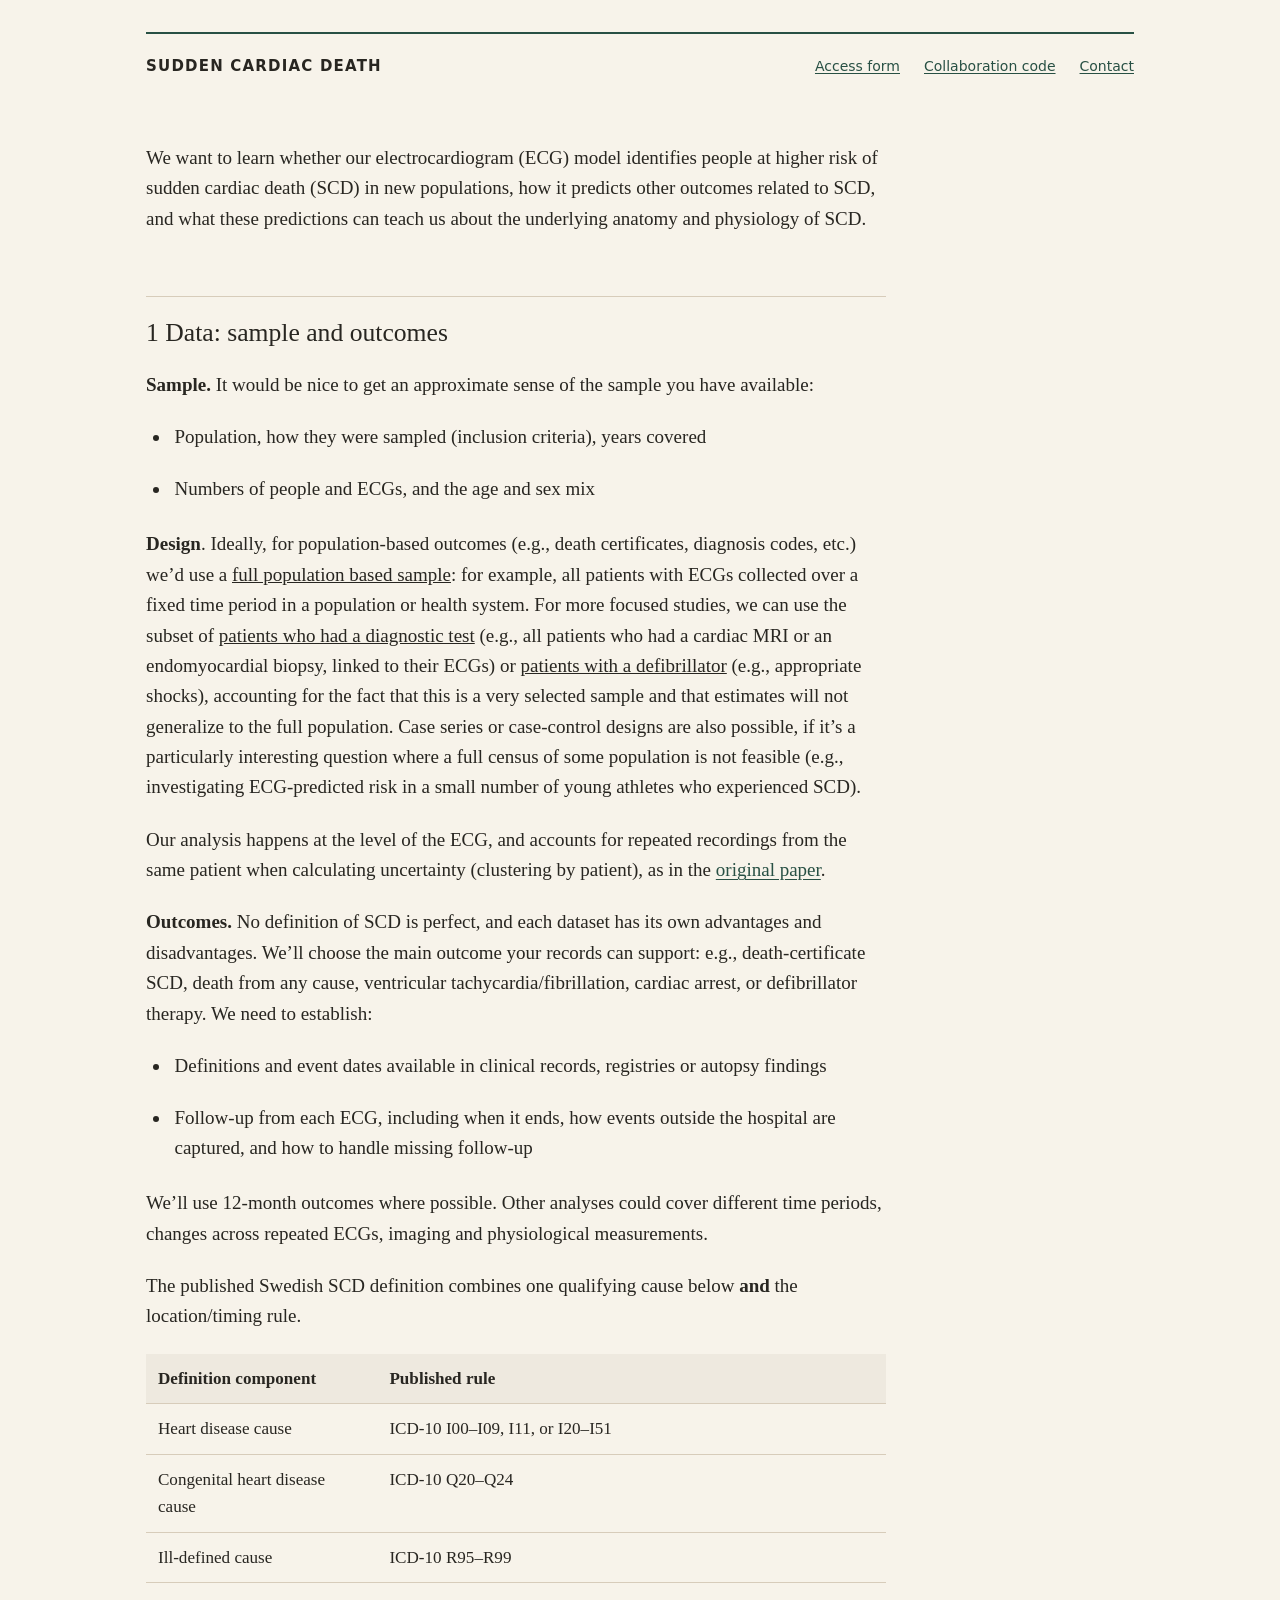
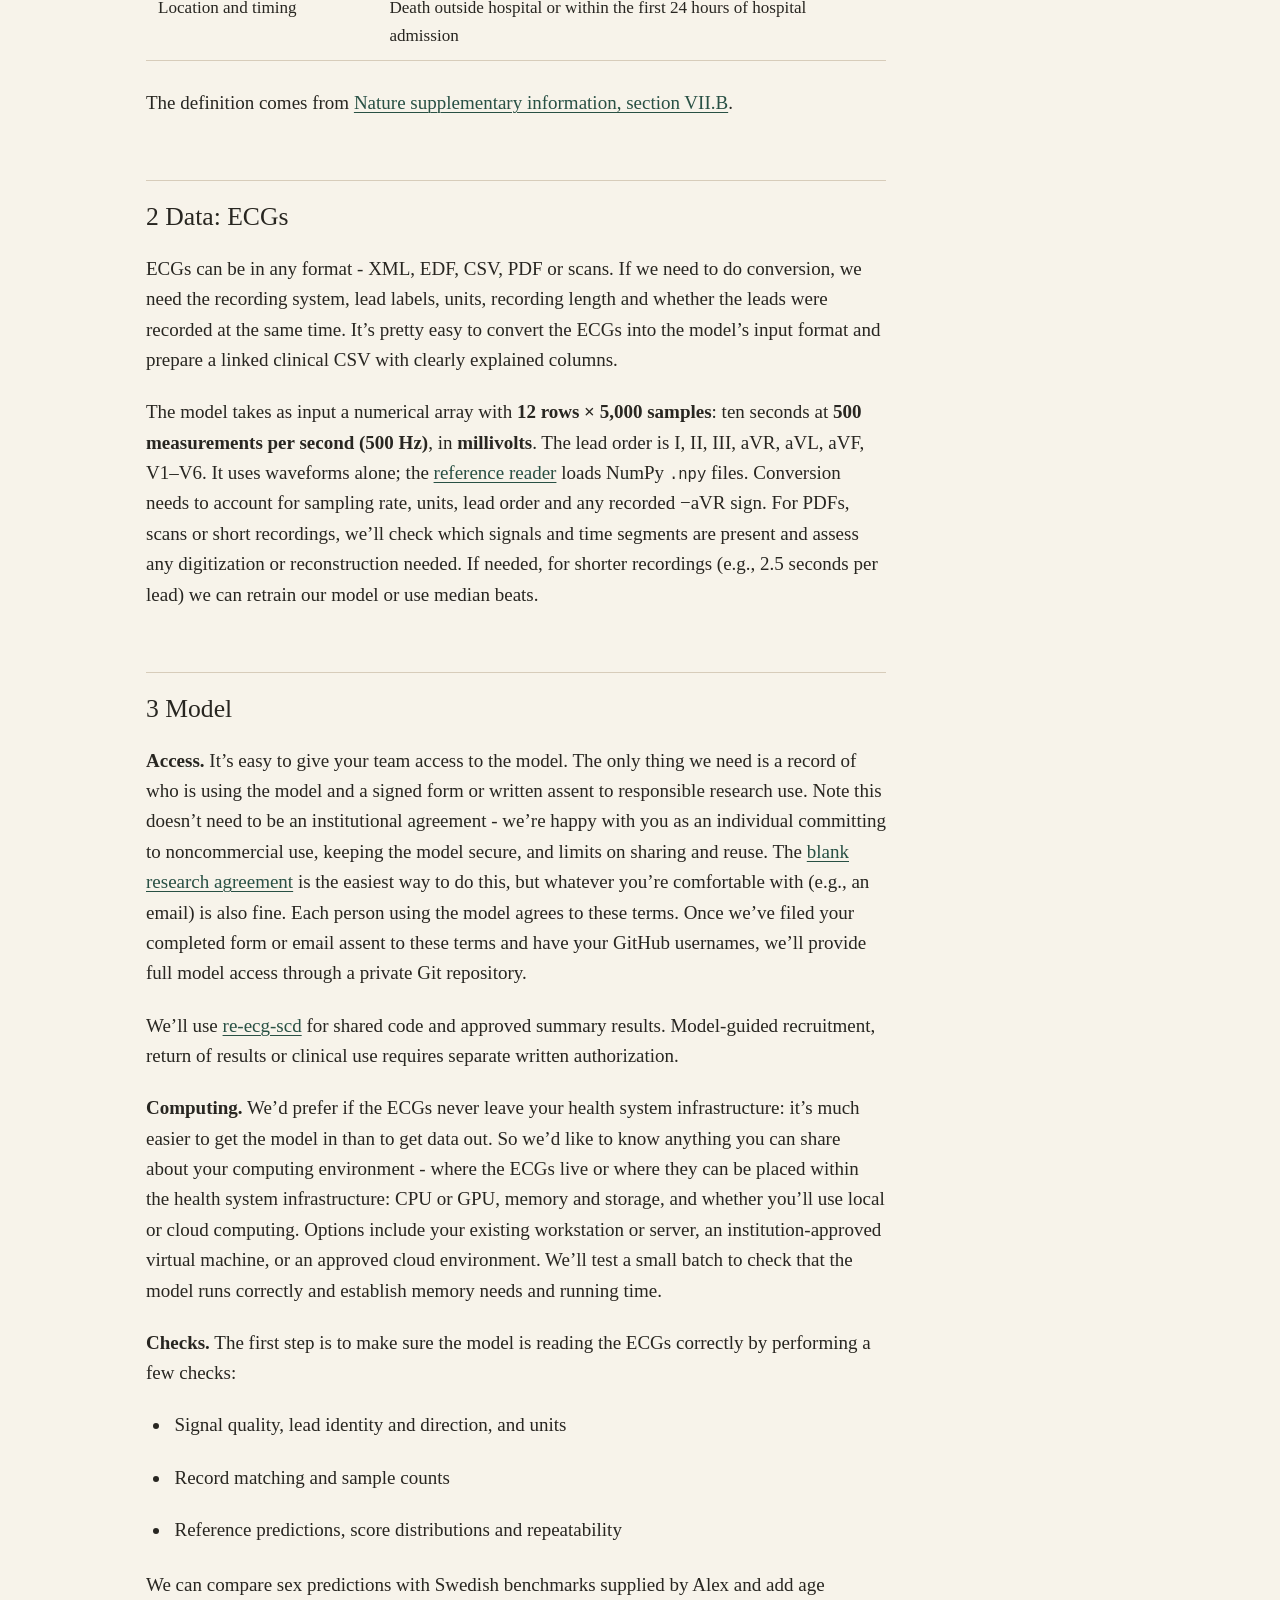
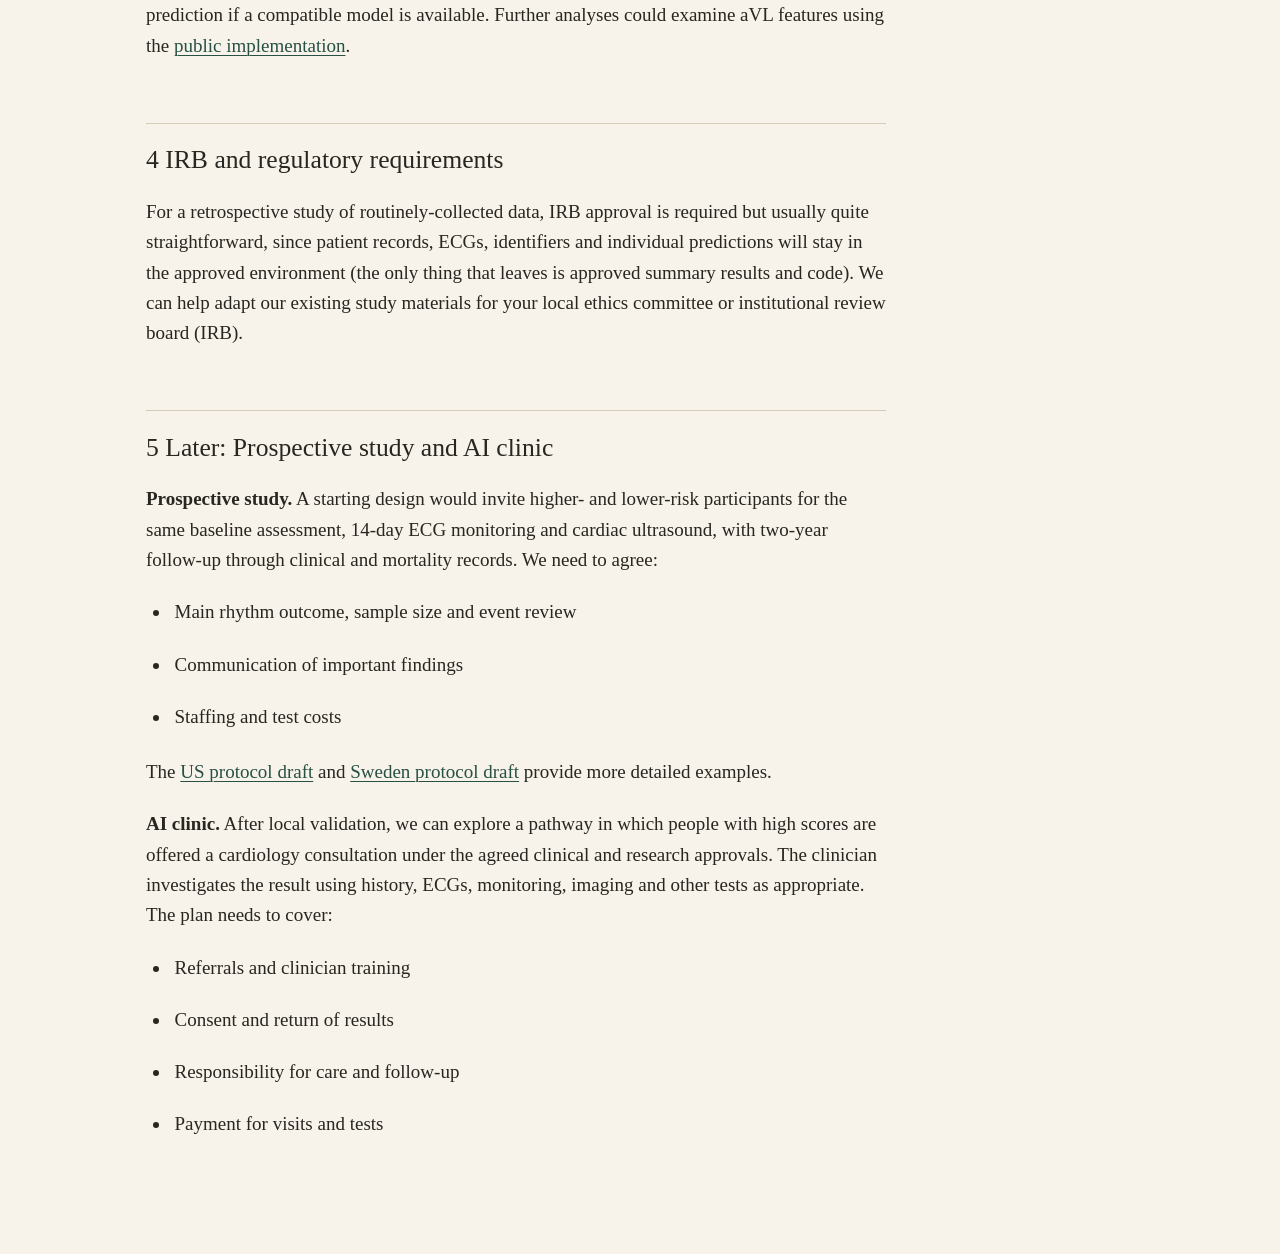
==== index.html @ 2307197b "Publish collaboration page and reviewed agreement v1.4" ====
<!doctype html>
<html lang="en">
<head>
<meta charset="utf-8">
<meta name="viewport" content="width=device-width, initial-scale=1">
<title>Sudden cardiac death</title>
<meta name="description" content="Collaboration process, data requirements, and model access for sudden cardiac death research.">
<link rel="canonical" href="https://eccentric-health.github.io/scd-replication/">
<link rel="stylesheet" href="styles.css">
</head>
<body>
<a class="skip" href="#protocol">Skip to protocol</a>
<div class="shell">
<header>
<a class="project" href="./">Sudden cardiac death</a>
<nav aria-label="Project links"><a href="files/SCD_Model_Research_Access_and_Use_Agreement_v1.4.docx">Access form</a><a href="https://github.com/zobermeyer/re-ecg-scd">Collaboration code</a><a href="mailto:ziadoo@gmail.com?subject=SCD%20model%20access">Contact</a></nav>
</header>
<main id="protocol">
<p>We want to learn whether our electrocardiogram (ECG) model identifies people at higher risk of sudden cardiac death (SCD) in new populations, how it predicts other outcomes related to SCD, and what these predictions can teach us about the underlying anatomy and physiology of SCD.</p>
<h2>1 Data: sample and outcomes</h2>
<p><strong>Sample.</strong> It would be nice to get an approximate sense of the sample you have available:</p>
<ul>
<li><p>Population, how they were sampled (inclusion criteria), years covered</p>
</li>
<li><p>Numbers of people and ECGs, and the age and sex mix</p>
</li>
</ul>
<p><strong>Design</strong>. Ideally, for population-based outcomes (e.g., death certificates, diagnosis codes, etc.) we’d use a <u>full population based sample</u>: for example, all patients with ECGs collected over a fixed time period in a population or health system. For more focused studies, we can use the subset of <u>patients who had a diagnostic test</u> (e.g., all patients who had a cardiac MRI or an endomyocardial biopsy, linked to their ECGs) or <u>patients with a defibrillator</u> (e.g., appropriate shocks), accounting for the fact that this is a very selected sample and that estimates will not generalize to the full population. Case series or case-control designs are also possible, if it’s a particularly interesting question where a full census of some population is not feasible (e.g., investigating ECG-predicted risk in a small number of young athletes who experienced SCD). &#x20;</p>
<p>Our analysis happens at the level of the ECG, and accounts for repeated recordings from the same patient when calculating uncertainty (clustering by patient), as in the <a href="https://www.nature.com/articles/s41586-026-10674-6">original paper</a>.</p>
<p><strong>Outcomes.</strong> No definition of SCD is perfect, and each dataset has its own advantages and disadvantages. We’ll choose the main outcome your records can support: e.g., death-certificate SCD, death from any cause, ventricular tachycardia/fibrillation, cardiac arrest, or defibrillator therapy. We need to establish:</p>
<ul>
<li><p>Definitions and event dates available in clinical records, registries or autopsy findings</p>
</li>
<li><p>Follow-up from each ECG, including when it ends, how events outside the hospital are captured, and how to handle missing follow-up</p>
</li>
</ul>
<p>We’ll use 12-month outcomes where possible. Other analyses could cover different time periods, changes across repeated ECGs, imaging and physiological measurements.</p>
<p>The published Swedish SCD definition combines one qualifying cause below <strong>and</strong> the location/timing rule.</p>
<div class="table-scroll"><table>
<thead>
<tr>
<th>Definition component</th>
<th>Published rule</th>
</tr>
</thead>
<tbody><tr>
<td>Heart disease cause</td>
<td>ICD-10 I00–I09, I11, or I20–I51</td>
</tr>
<tr>
<td>Congenital heart disease cause</td>
<td>ICD-10 Q20–Q24</td>
</tr>
<tr>
<td>Ill-defined cause</td>
<td>ICD-10 R95–R99</td>
</tr>
<tr>
<td>Location and timing</td>
<td>Death outside hospital or within the first 24 hours of hospital admission</td>
</tr>
</tbody></table></div>
<p>The definition comes from <a href="https://media.springernature.com/original/springer-static/esm/art%3A10.1038%2Fs41586-026-10674-6/MediaObjects/41586_2026_10674_MOESM1_ESM.docx">Nature supplementary information, section VII.B</a>.&#x20;</p>
<h2>2 Data: ECGs</h2>
<p>ECGs can be in any format - XML, EDF, CSV, PDF or scans. If we need to do conversion, we need the recording system, lead labels, units, recording length and whether the leads were recorded at the same time. It’s pretty easy to convert the ECGs into the model’s input format and prepare a linked clinical CSV with clearly explained columns.</p>
<p>The model takes as input a numerical array with <strong>12 rows × 5,000 samples</strong>: ten seconds at <strong>500 measurements per second (500 Hz)</strong>, in <strong>millivolts</strong>. The lead order is I, II, III, aVR, aVL, aVF, V1–V6. It uses waveforms alone; the <a href="https://github.com/alexmschubert/ECG-SCD/blob/main/src/ekg_scd/datasets.py">reference reader</a> loads NumPy <code>.npy</code> files. Conversion needs to account for sampling rate, units, lead order and any recorded −aVR sign. For PDFs, scans or short recordings, we’ll check which signals and time segments are present and assess any digitization or reconstruction needed. If needed, for shorter recordings (e.g., 2.5 seconds per lead) we can retrain our model or use median beats.&#x20;</p>
<h2>3 Model</h2>
<p><strong>Access.</strong> It’s easy to give your team access to the model. The only thing we need is a record of who is using the model and a signed form or written assent to responsible research use. Note this doesn’t need to be an institutional agreement - we’re happy with you as an individual committing to noncommercial use, keeping the model secure, and limits on sharing and reuse. The <a href="files/SCD_Model_Research_Access_and_Use_Agreement_v1.4.docx">blank research agreement</a> is the easiest way to do this, but whatever you’re comfortable with (e.g., an email) is also fine. Each person using the model agrees to these terms. Once we’ve filed your completed form or email assent to these terms and have your GitHub usernames, we’ll provide full model access through a private Git repository.</p>
<p>We’ll use <a href="https://github.com/zobermeyer/re-ecg-scd">re-ecg-scd</a> for shared code and approved summary results. Model-guided recruitment, return of results or clinical use requires separate written authorization.</p>
<p><strong>Computing.</strong> We’d prefer if the ECGs never leave your health system infrastructure: it’s much easier to get the model in than to get data out. So we’d like to know anything you can share about your computing environment - where the ECGs live or where they can be placed within the health system infrastructure: CPU or GPU, memory and storage, and whether you’ll use local or cloud computing. Options include your existing workstation or server, an institution-approved virtual machine, or an approved cloud environment. We’ll test a small batch to check that the model runs correctly and establish memory needs and running time.</p>
<p><strong>Checks.</strong> The first step is to make sure the model is reading the ECGs correctly by performing a few checks:</p>
<ul>
<li><p>Signal quality, lead identity and direction, and units</p>
</li>
<li><p>Record matching and sample counts</p>
</li>
<li><p>Reference predictions, score distributions and repeatability</p>
</li>
</ul>
<p>We can compare sex predictions with Swedish benchmarks supplied by Alex and add age prediction if a compatible model is available. Further analyses could examine aVL features using the <a href="https://github.com/alexmschubert/ECG-SCD">public implementation</a>.</p>
<h2>4 IRB and regulatory requirements</h2>
<p>For a retrospective study of routinely-collected data, IRB approval is required but usually quite straightforward, since patient records, ECGs, identifiers and individual predictions will stay in the approved environment (the only thing that leaves is approved summary results and code). We can help adapt our existing study materials for your local ethics committee or institutional review board (IRB).&#x20;</p>
<h2>5 Later: Prospective study and AI clinic</h2>
<p><strong>Prospective study.</strong> A starting design would invite higher- and lower-risk participants for the same baseline assessment, 14-day ECG monitoring and cardiac ultrasound, with two-year follow-up through clinical and mortality records. We need to agree:</p>
<ul>
<li><p>Main rhythm outcome, sample size and event review</p>
</li>
<li><p>Communication of important findings</p>
</li>
<li><p>Staffing and test costs</p>
</li>
</ul>
<p>The <a href="https://docs.google.com/document/d/1ZXXfyvIsWazKcvVFrwcbi3JxXN-NvpyChcIMkyNJTAM/edit?usp=drivesdk">US protocol draft</a> and <a href="https://docs.google.com/document/d/1M_iwCxzAgqjB4-tpM0ZNYvhIjKniBFiUUQ4a5cKRgu8/edit?usp=drivesdk">Sweden protocol draft</a> provide more detailed examples.</p>
<p><strong>AI clinic.</strong> After local validation, we can explore a pathway in which people with high scores are offered a cardiology consultation under the agreed clinical and research approvals. The clinician investigates the result using history, ECGs, monitoring, imaging and other tests as appropriate. The plan needs to cover:</p>
<ul>
<li><p>Referrals and clinician training</p>
</li>
<li><p>Consent and return of results</p>
</li>
<li><p>Responsibility for care and follow-up</p>
</li>
<li><p>Payment for visits and tests</p>
</li>
</ul>

</main>
</div>
</body>
</html>
---- styles.css ----
:root { color-scheme: light; --paper: #f7f3ea; --ink: #282621; --accent: #285044; --rule: #d7ccba; }
* { box-sizing: border-box; }
html { background: var(--paper); color: var(--ink); font: 19px/1.6 Georgia, serif; }
body { margin: 0; }
.shell { max-width: 1060px; margin: auto; padding: 32px 36px 90px; }
header { display: flex; align-items: baseline; justify-content: space-between; gap: 28px; border-top: 2px solid var(--accent); padding-top: 20px; margin-bottom: 65px; font-family: system-ui, sans-serif; font-size: 14px; }
.project { color: var(--ink); text-decoration: none; font-size: 15px; font-weight: 600; letter-spacing: .08em; text-transform: uppercase; }
nav { display: flex; gap: 24px; flex-wrap: wrap; }
main { max-width: 740px; }
a { color: var(--accent); text-underline-offset: .17em; text-decoration-thickness: 1px; overflow-wrap: anywhere; }
a:hover { color: #7d5134; }
a:focus-visible { outline: 2px solid var(--accent); outline-offset: 5px; }
p { margin: 0 0 1.15em; }
h2 { margin: 2.4em 0 .8em; padding-top: .8em; border-top: 1px solid var(--rule); font: 500 1.35em/1.25 Georgia, serif; }
ul { padding-left: 1.3em; margin: 0 0 1.3em; }
li { padding-left: .2em; margin-bottom: .35em; }
code { font: .82em/1.5 ui-monospace, monospace; overflow-wrap: anywhere; }
.table-scroll { overflow-x: auto; margin-bottom: 1.4em; }
table { border-collapse: collapse; width: 100%; font-size: .9em; }
th, td { padding: .65em .7em; border-bottom: 1px solid var(--rule); text-align: left; vertical-align: top; }
th { background: #eee9df; font-weight: 600; }
.skip { position: absolute; left: -10000px; }
.skip:focus { left: 20px; top: 10px; background: var(--paper); padding: 8px; }
@media (max-width: 650px) { html { font-size: 18px; } .shell { padding: 22px 22px 55px; } header { display: block; margin-bottom: 40px; } nav { margin-top: 18px; gap: 12px 22px; } h2 { font-size: 1.2em; } th, td { padding: .55em .45em; } }
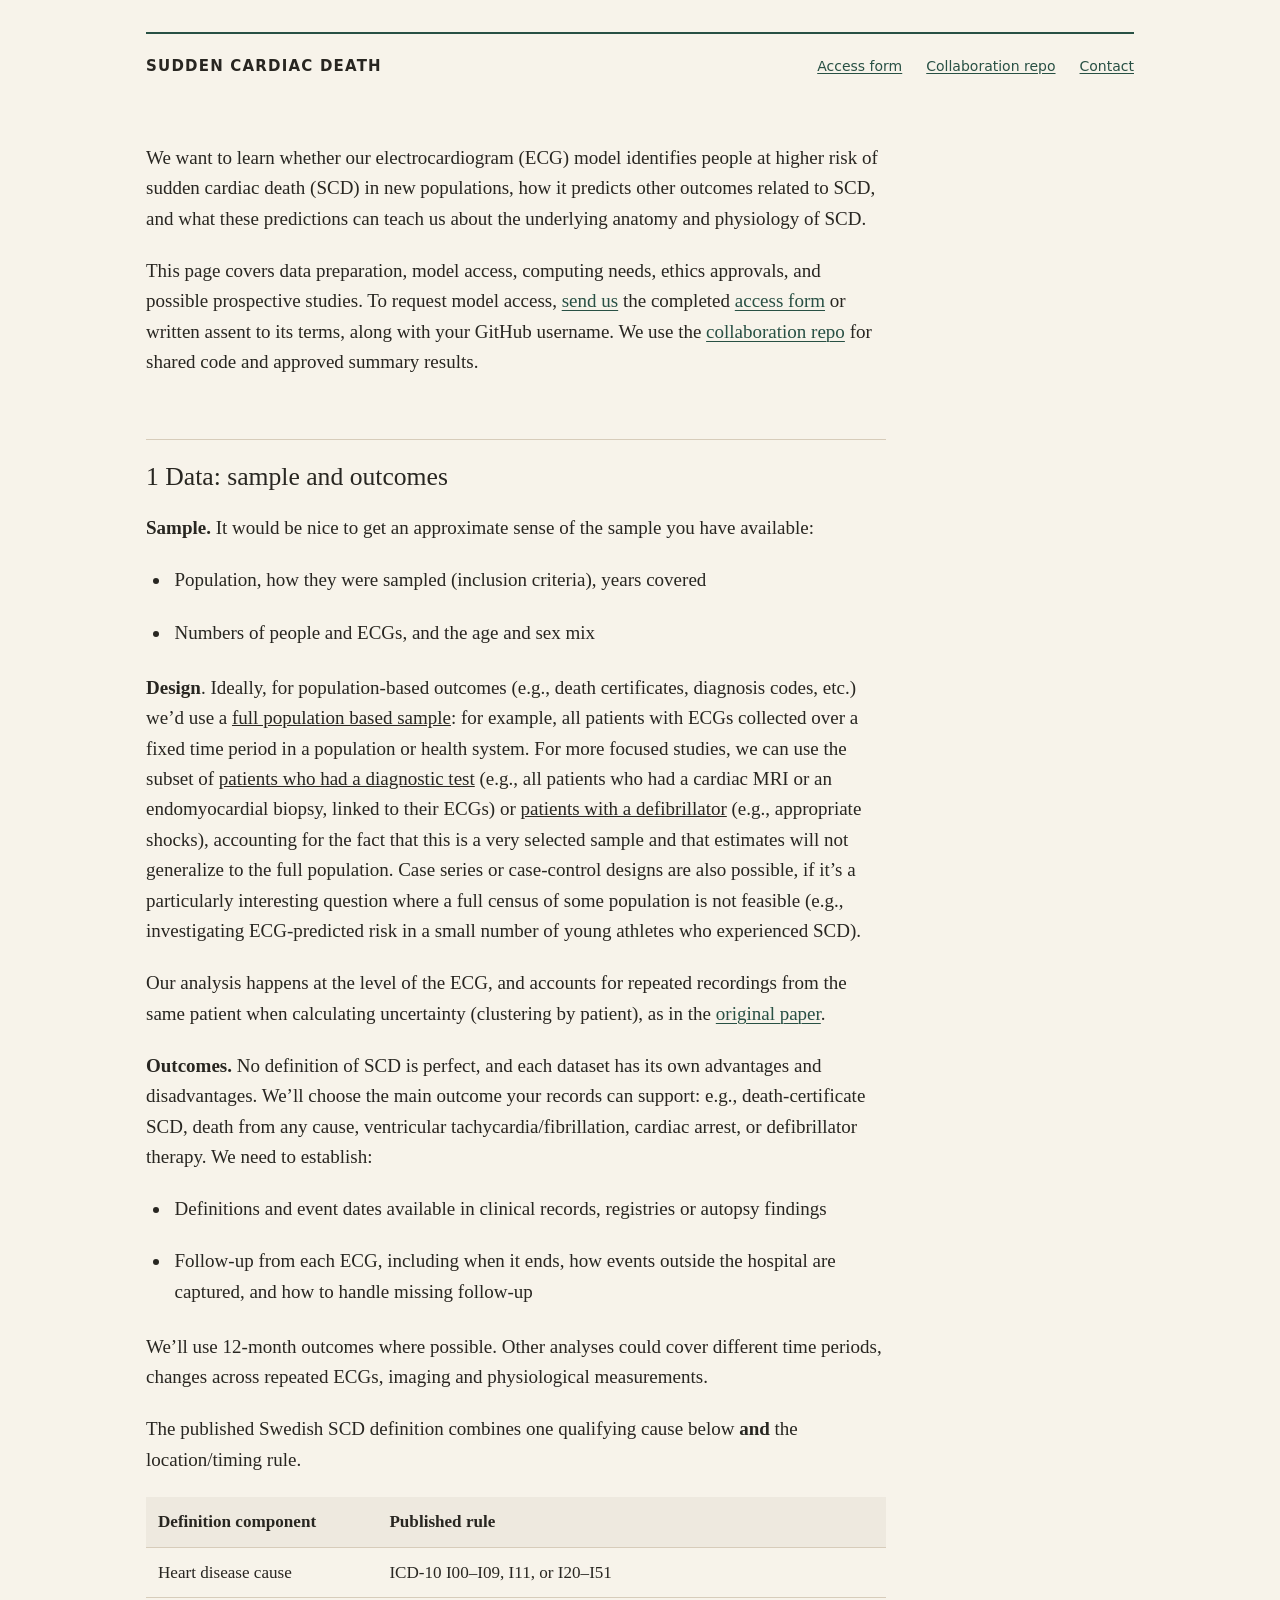
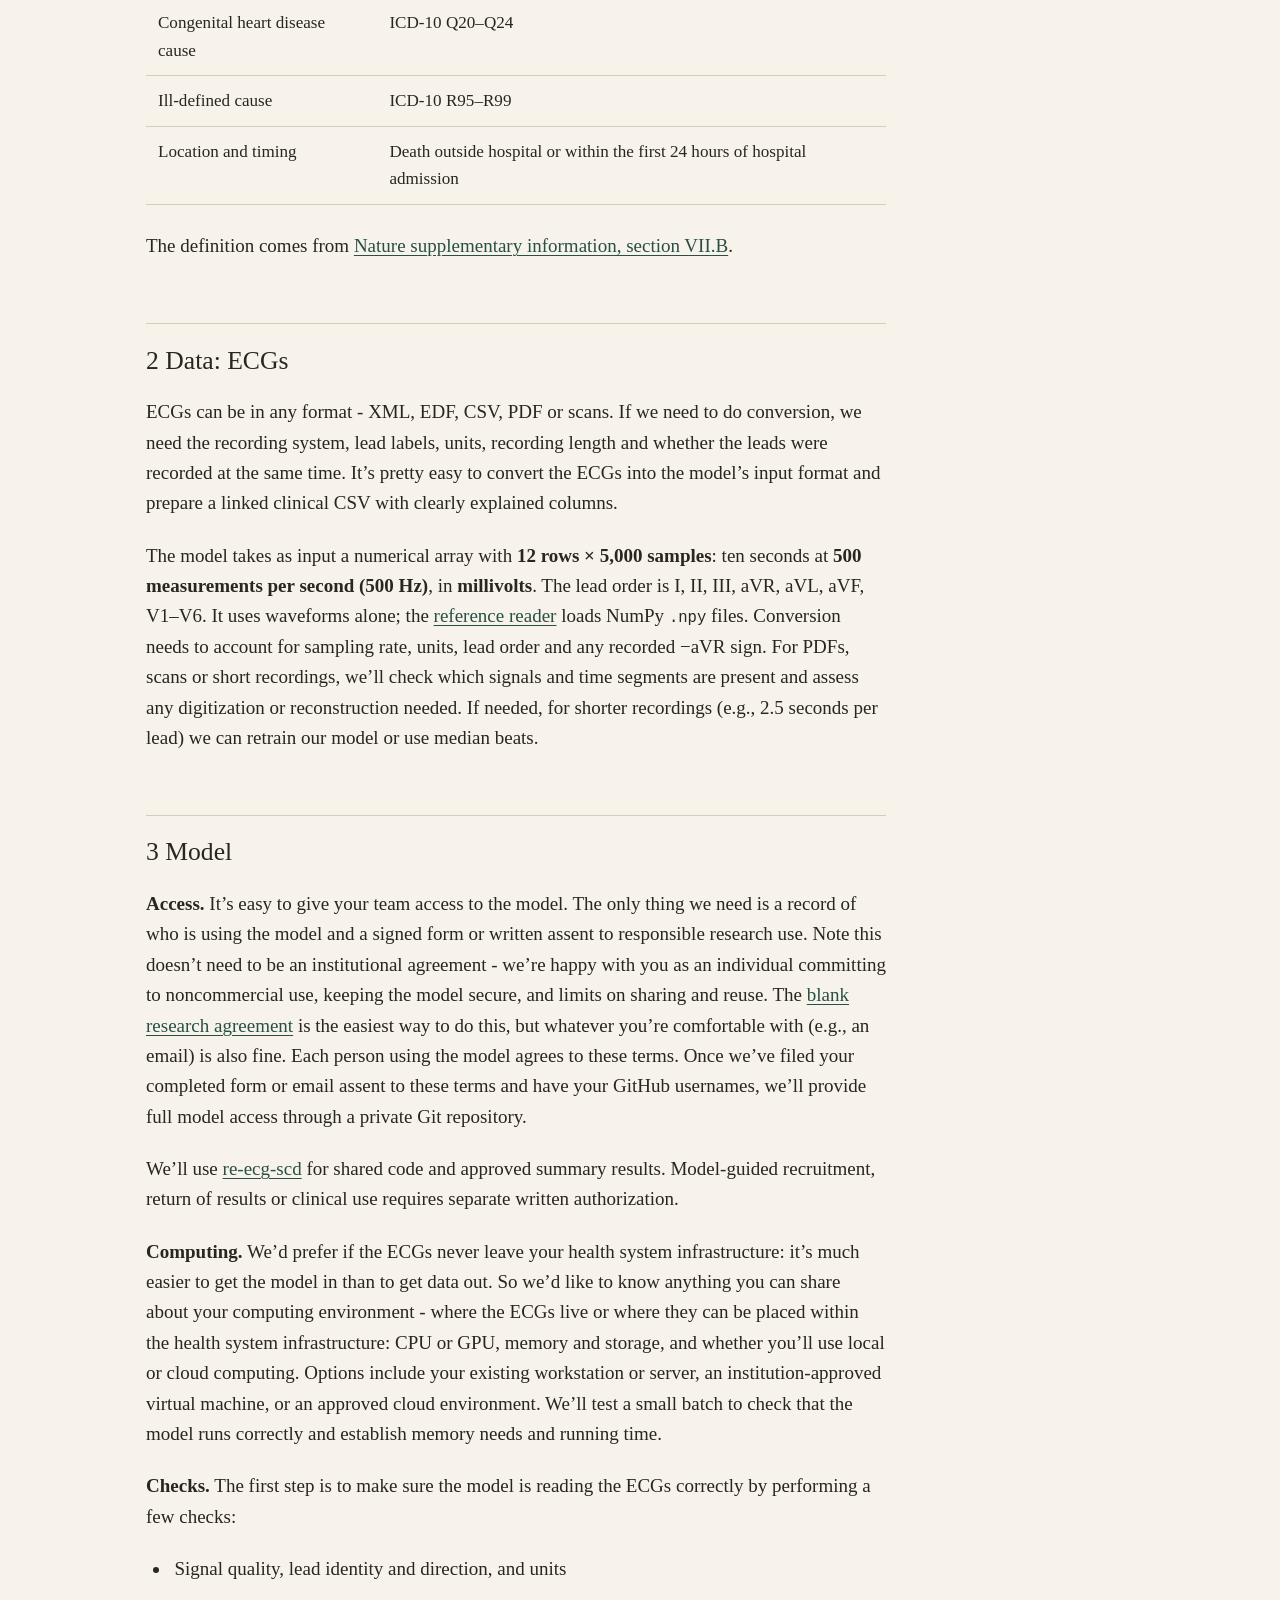
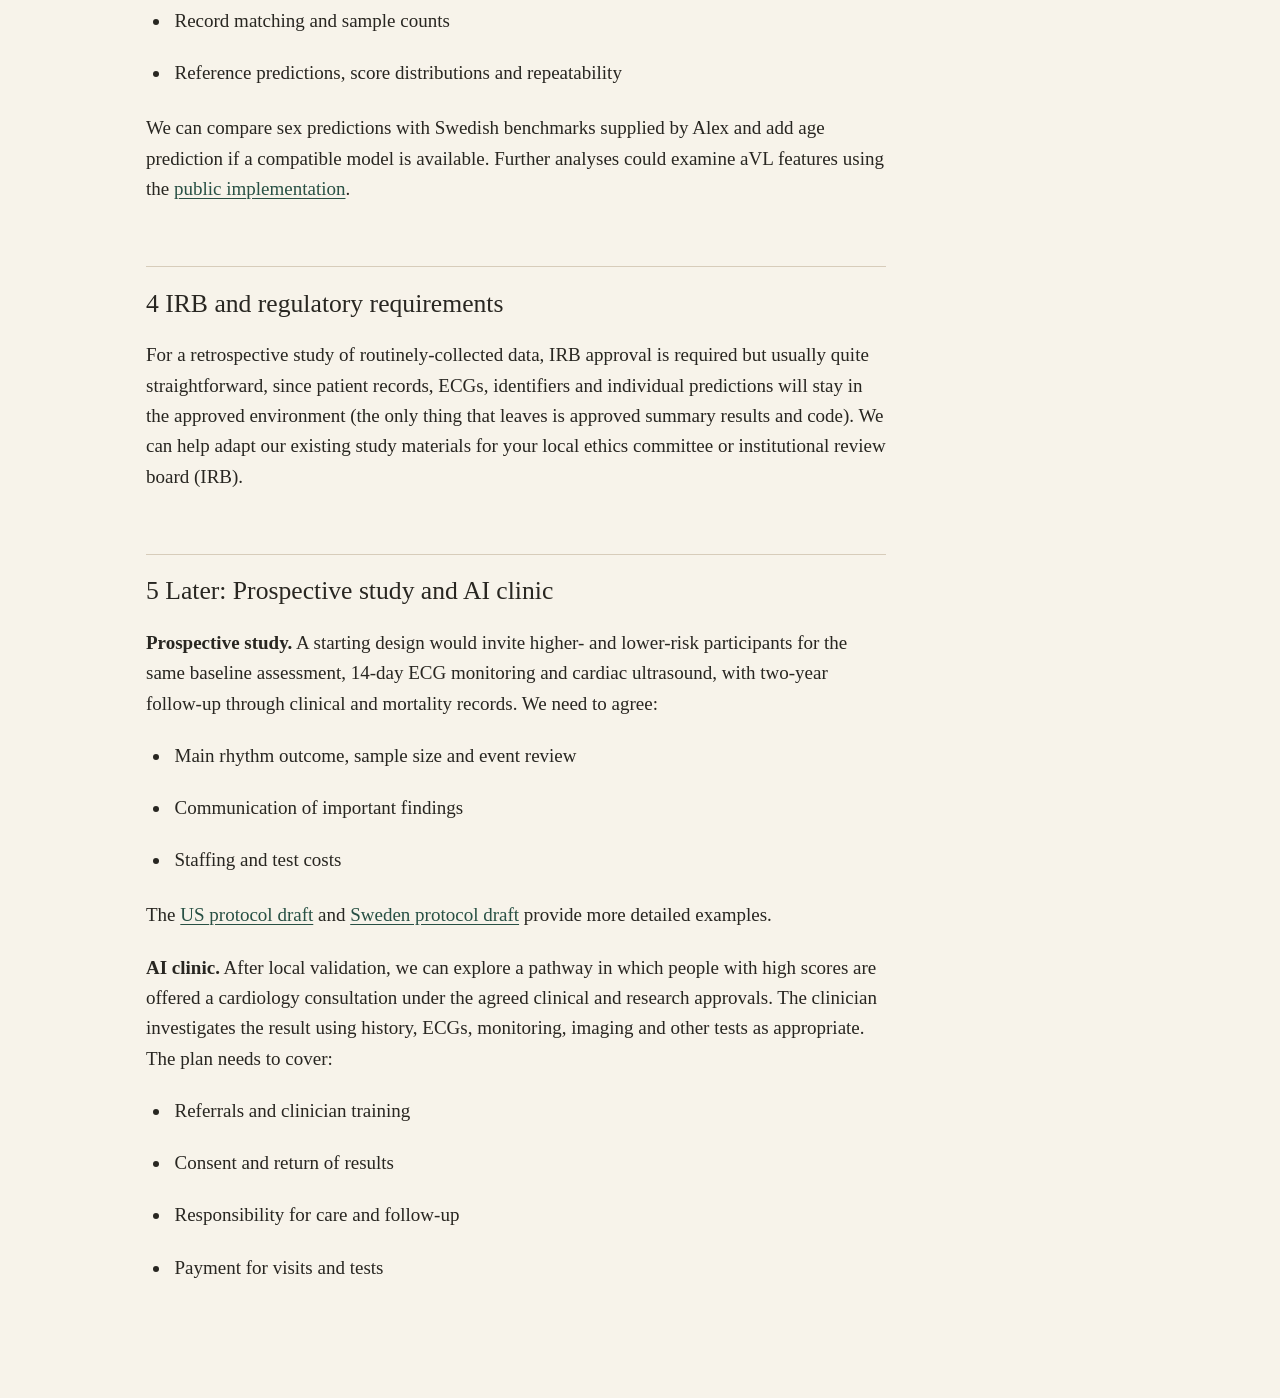
==== commit c71f4ce5: "Add page introduction and collaboration repo links" ====
--- a/index.html
+++ b/index.html
@@ -13,10 +13,11 @@
 <div class="shell">
 <header>
 <a class="project" href="./">Sudden cardiac death</a>
-<nav aria-label="Project links"><a href="files/SCD_Model_Research_Access_and_Use_Agreement_v1.4.docx">Access form</a><a href="https://github.com/zobermeyer/re-ecg-scd">Collaboration code</a><a href="mailto:ziadoo@gmail.com?subject=SCD%20model%20access">Contact</a></nav>
+<nav aria-label="Project links"><a href="files/SCD_Model_Research_Access_and_Use_Agreement_v1.4.docx">Access form</a><a href="https://github.com/zobermeyer/re-ecg-scd">Collaboration repo</a><a href="mailto:ziadoo@gmail.com?subject=SCD%20model%20access">Contact</a></nav>
 </header>
 <main id="protocol">
 <p>We want to learn whether our electrocardiogram (ECG) model identifies people at higher risk of sudden cardiac death (SCD) in new populations, how it predicts other outcomes related to SCD, and what these predictions can teach us about the underlying anatomy and physiology of SCD.</p>
+<p>This page covers data preparation, model access, computing needs, ethics approvals, and possible prospective studies. To request model access, <a href="mailto:ziadoo@gmail.com?subject=SCD%20model%20access">send us</a> the completed <a href="files/SCD_Model_Research_Access_and_Use_Agreement_v1.4.docx">access form</a> or written assent to its terms, along with your GitHub username. We use the <a href="https://github.com/zobermeyer/re-ecg-scd">collaboration repo</a> for shared code and approved summary results.</p>
 <h2>1 Data: sample and outcomes</h2>
 <p><strong>Sample.</strong> It would be nice to get an approximate sense of the sample you have available:</p>
 <ul>
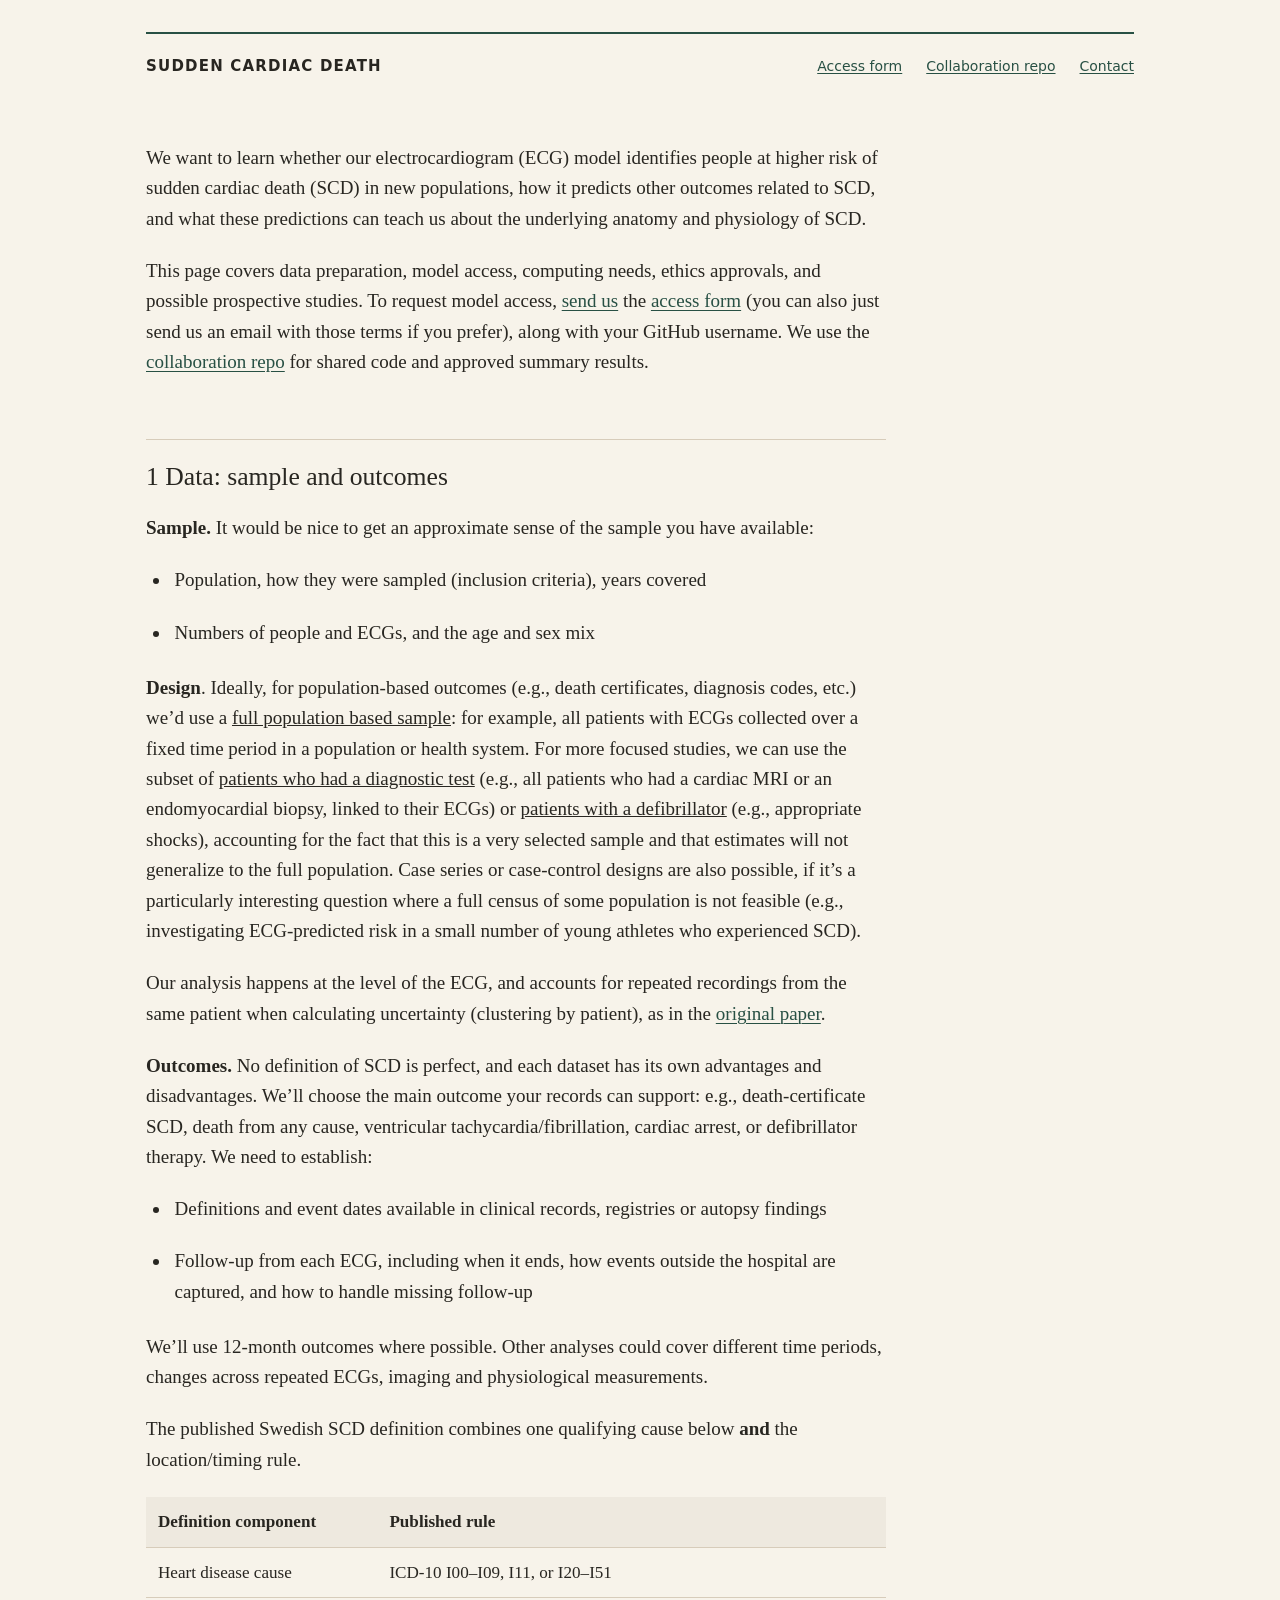
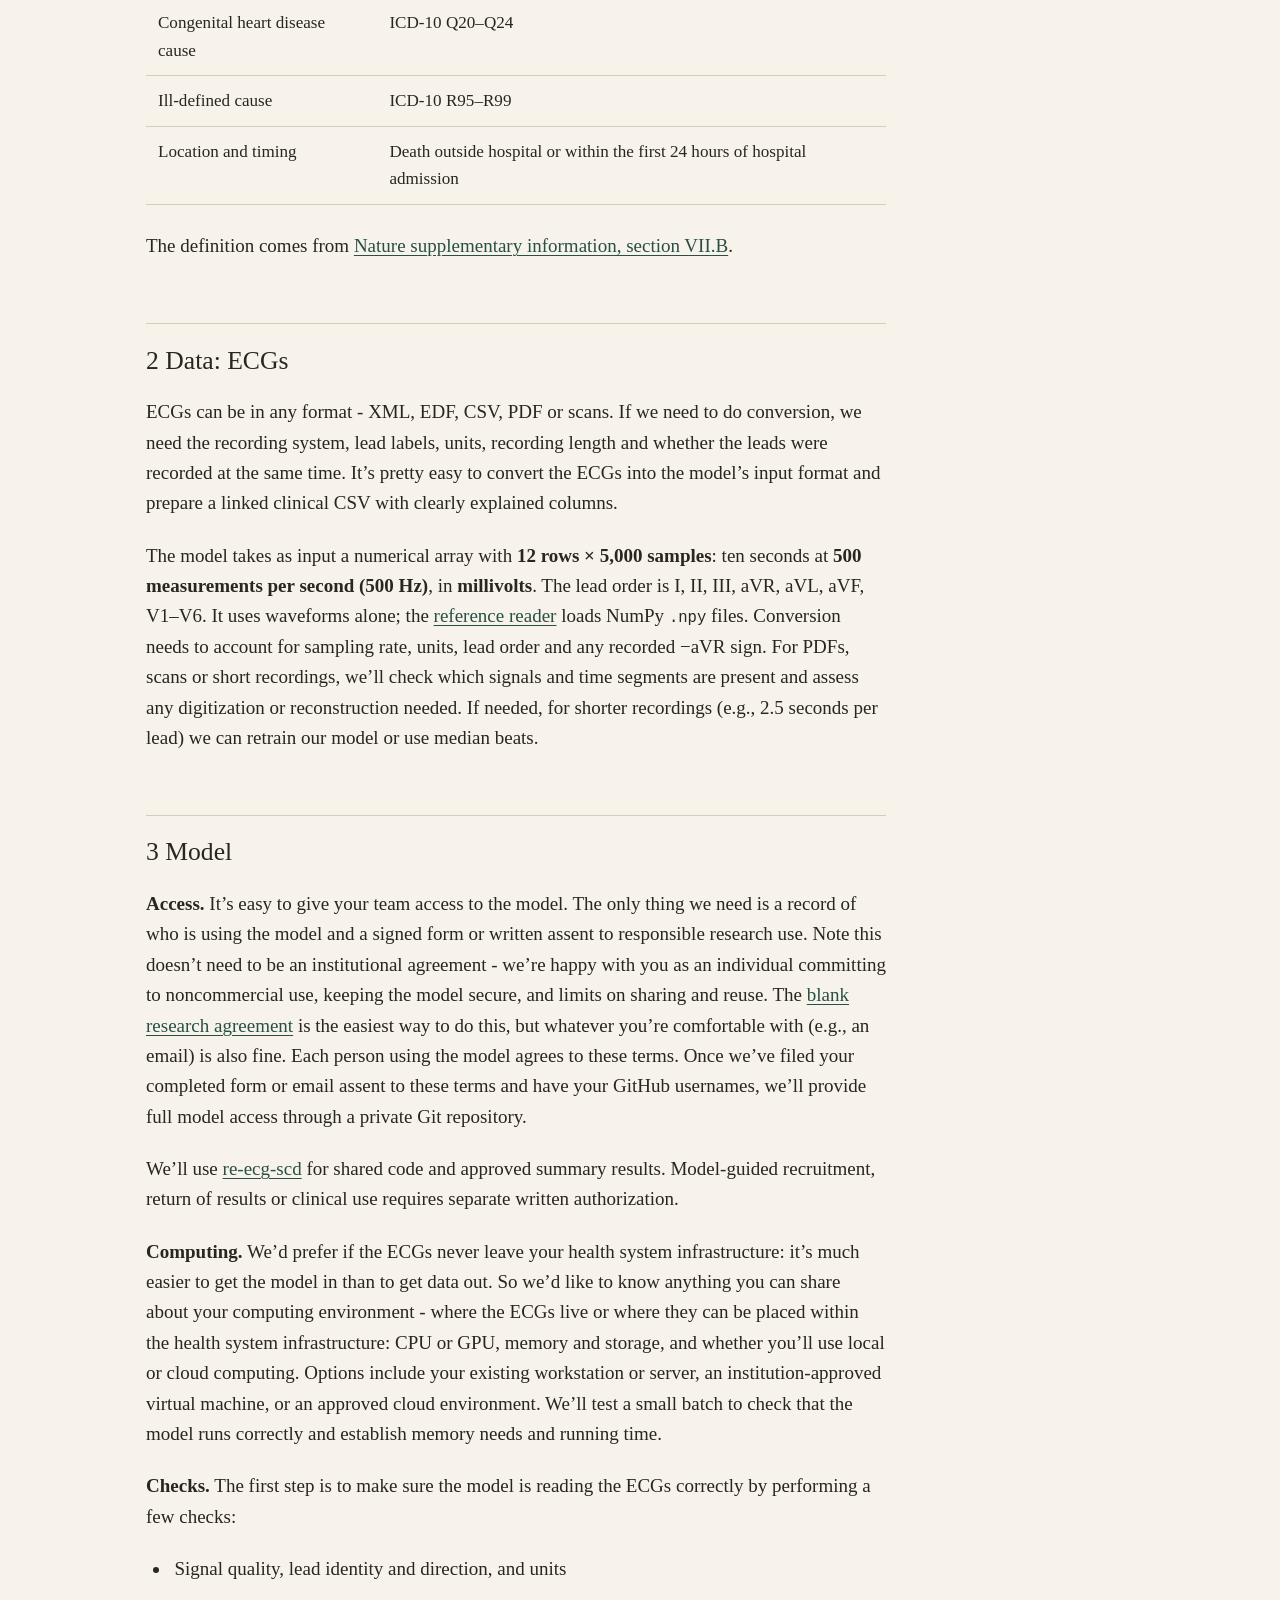
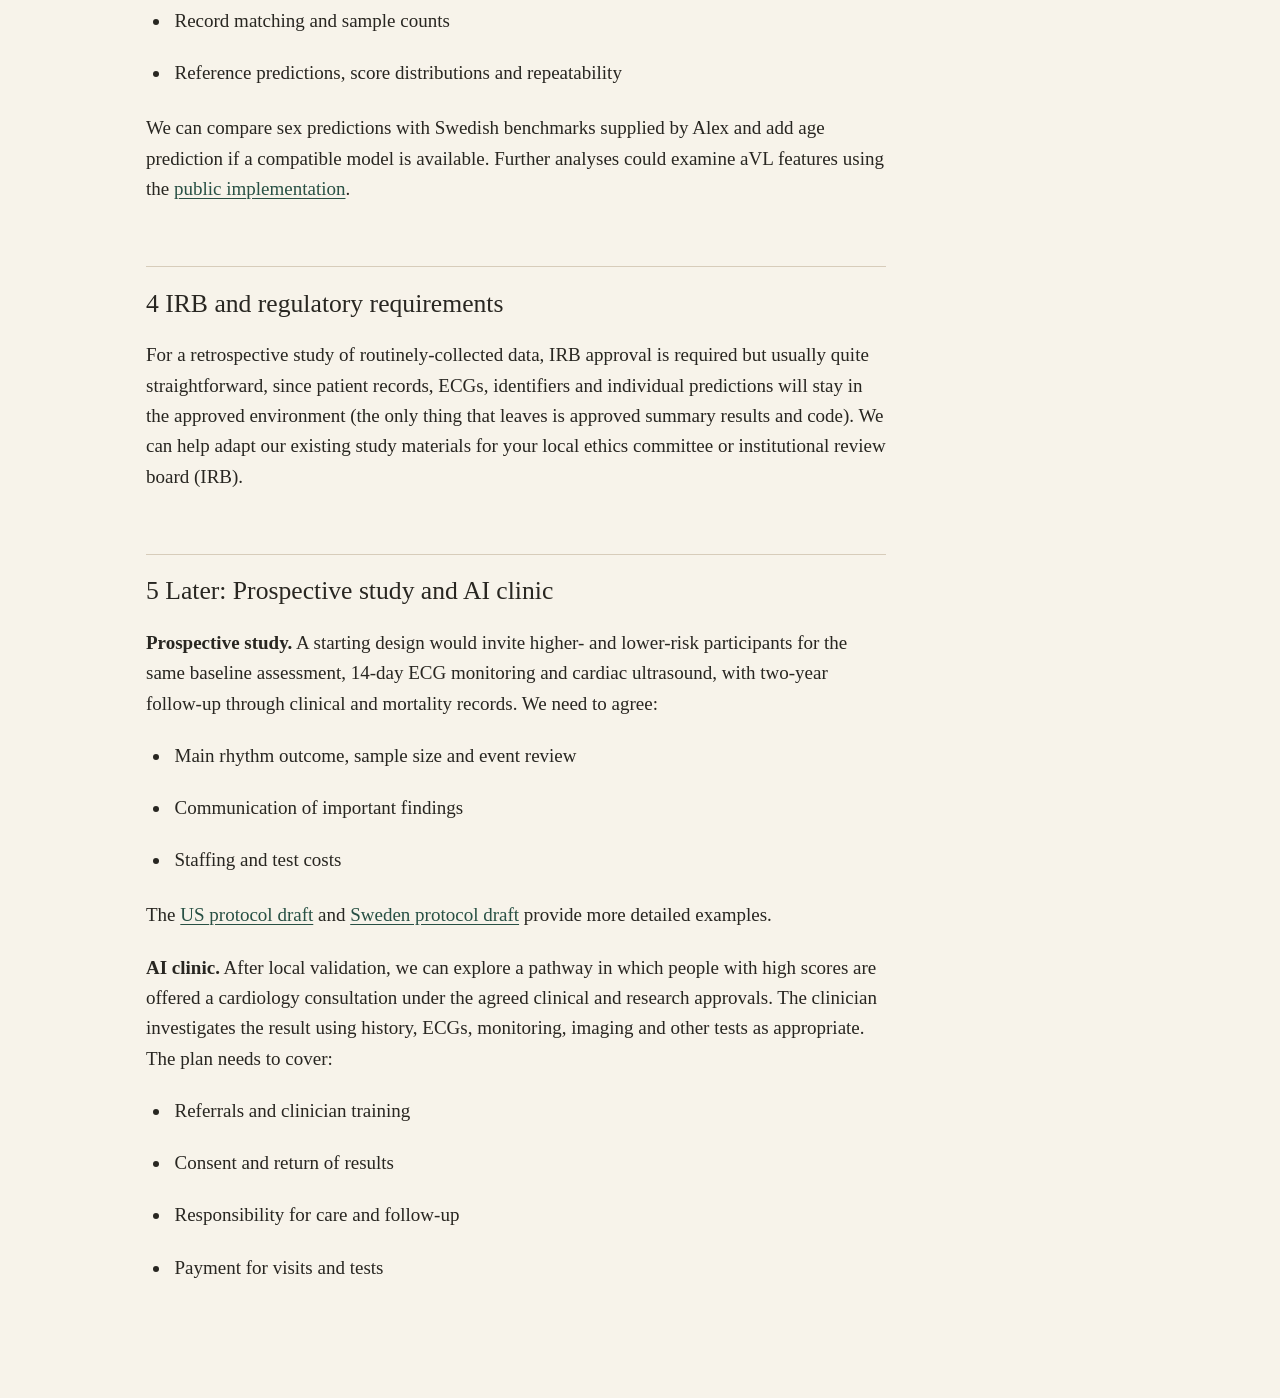
==== commit 0c802815: "Use Eccentric contact and clarify email access requests" ====
--- a/index.html
+++ b/index.html
@@ -13,11 +13,11 @@
 <div class="shell">
 <header>
 <a class="project" href="./">Sudden cardiac death</a>
-<nav aria-label="Project links"><a href="files/SCD_Model_Research_Access_and_Use_Agreement_v1.4.docx">Access form</a><a href="https://github.com/zobermeyer/re-ecg-scd">Collaboration repo</a><a href="mailto:ziadoo@gmail.com?subject=SCD%20model%20access">Contact</a></nav>
+<nav aria-label="Project links"><a href="files/SCD_Model_Research_Access_and_Use_Agreement_v1.4.docx">Access form</a><a href="https://github.com/zobermeyer/re-ecg-scd">Collaboration repo</a><a href="mailto:ziad@eccentric.health?subject=SCD%20model%20access">Contact</a></nav>
 </header>
 <main id="protocol">
 <p>We want to learn whether our electrocardiogram (ECG) model identifies people at higher risk of sudden cardiac death (SCD) in new populations, how it predicts other outcomes related to SCD, and what these predictions can teach us about the underlying anatomy and physiology of SCD.</p>
-<p>This page covers data preparation, model access, computing needs, ethics approvals, and possible prospective studies. To request model access, <a href="mailto:ziadoo@gmail.com?subject=SCD%20model%20access">send us</a> the completed <a href="files/SCD_Model_Research_Access_and_Use_Agreement_v1.4.docx">access form</a> or written assent to its terms, along with your GitHub username. We use the <a href="https://github.com/zobermeyer/re-ecg-scd">collaboration repo</a> for shared code and approved summary results.</p>
+<p>This page covers data preparation, model access, computing needs, ethics approvals, and possible prospective studies. To request model access, <a href="mailto:ziad@eccentric.health?subject=SCD%20model%20access">send us</a> the <a href="files/SCD_Model_Research_Access_and_Use_Agreement_v1.4.docx">access form</a> (you can also just send us an email with those terms if you prefer), along with your GitHub username. We use the <a href="https://github.com/zobermeyer/re-ecg-scd">collaboration repo</a> for shared code and approved summary results.</p>
 <h2>1 Data: sample and outcomes</h2>
 <p><strong>Sample.</strong> It would be nice to get an approximate sense of the sample you have available:</p>
 <ul>
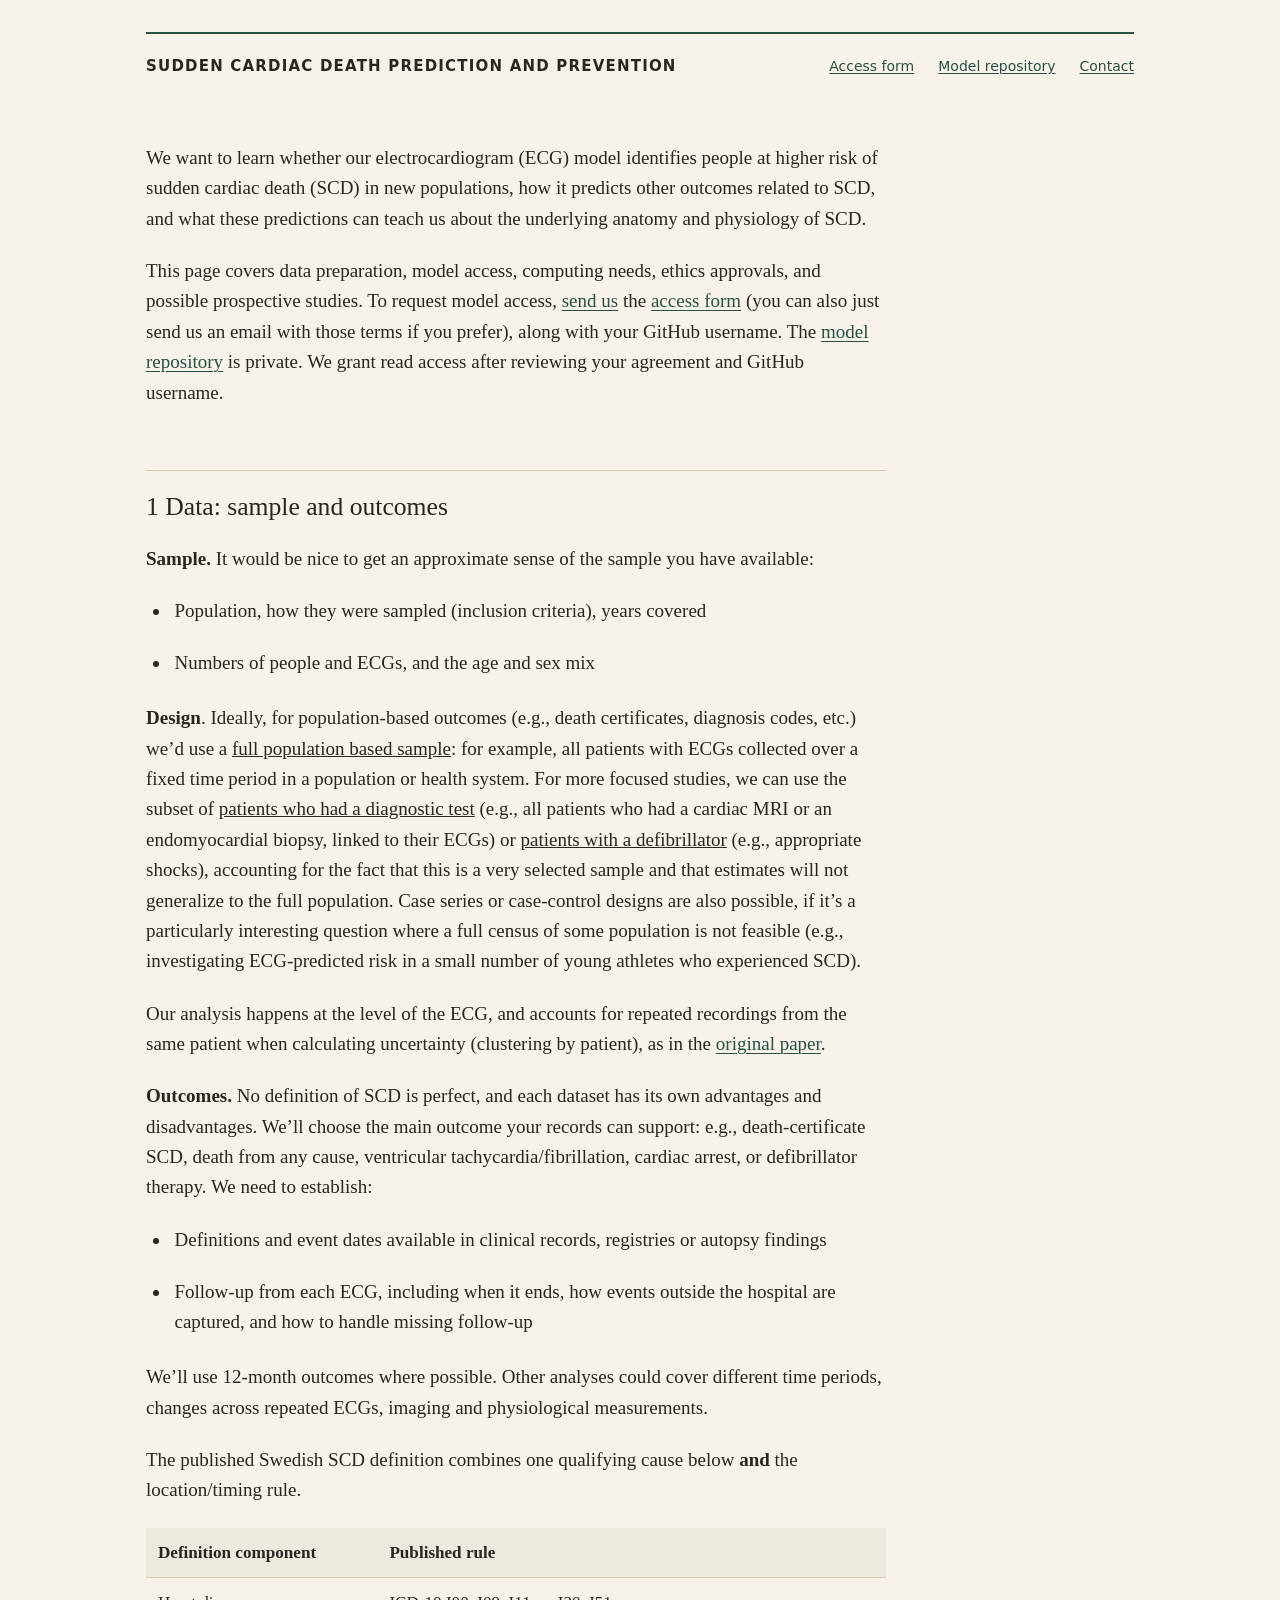
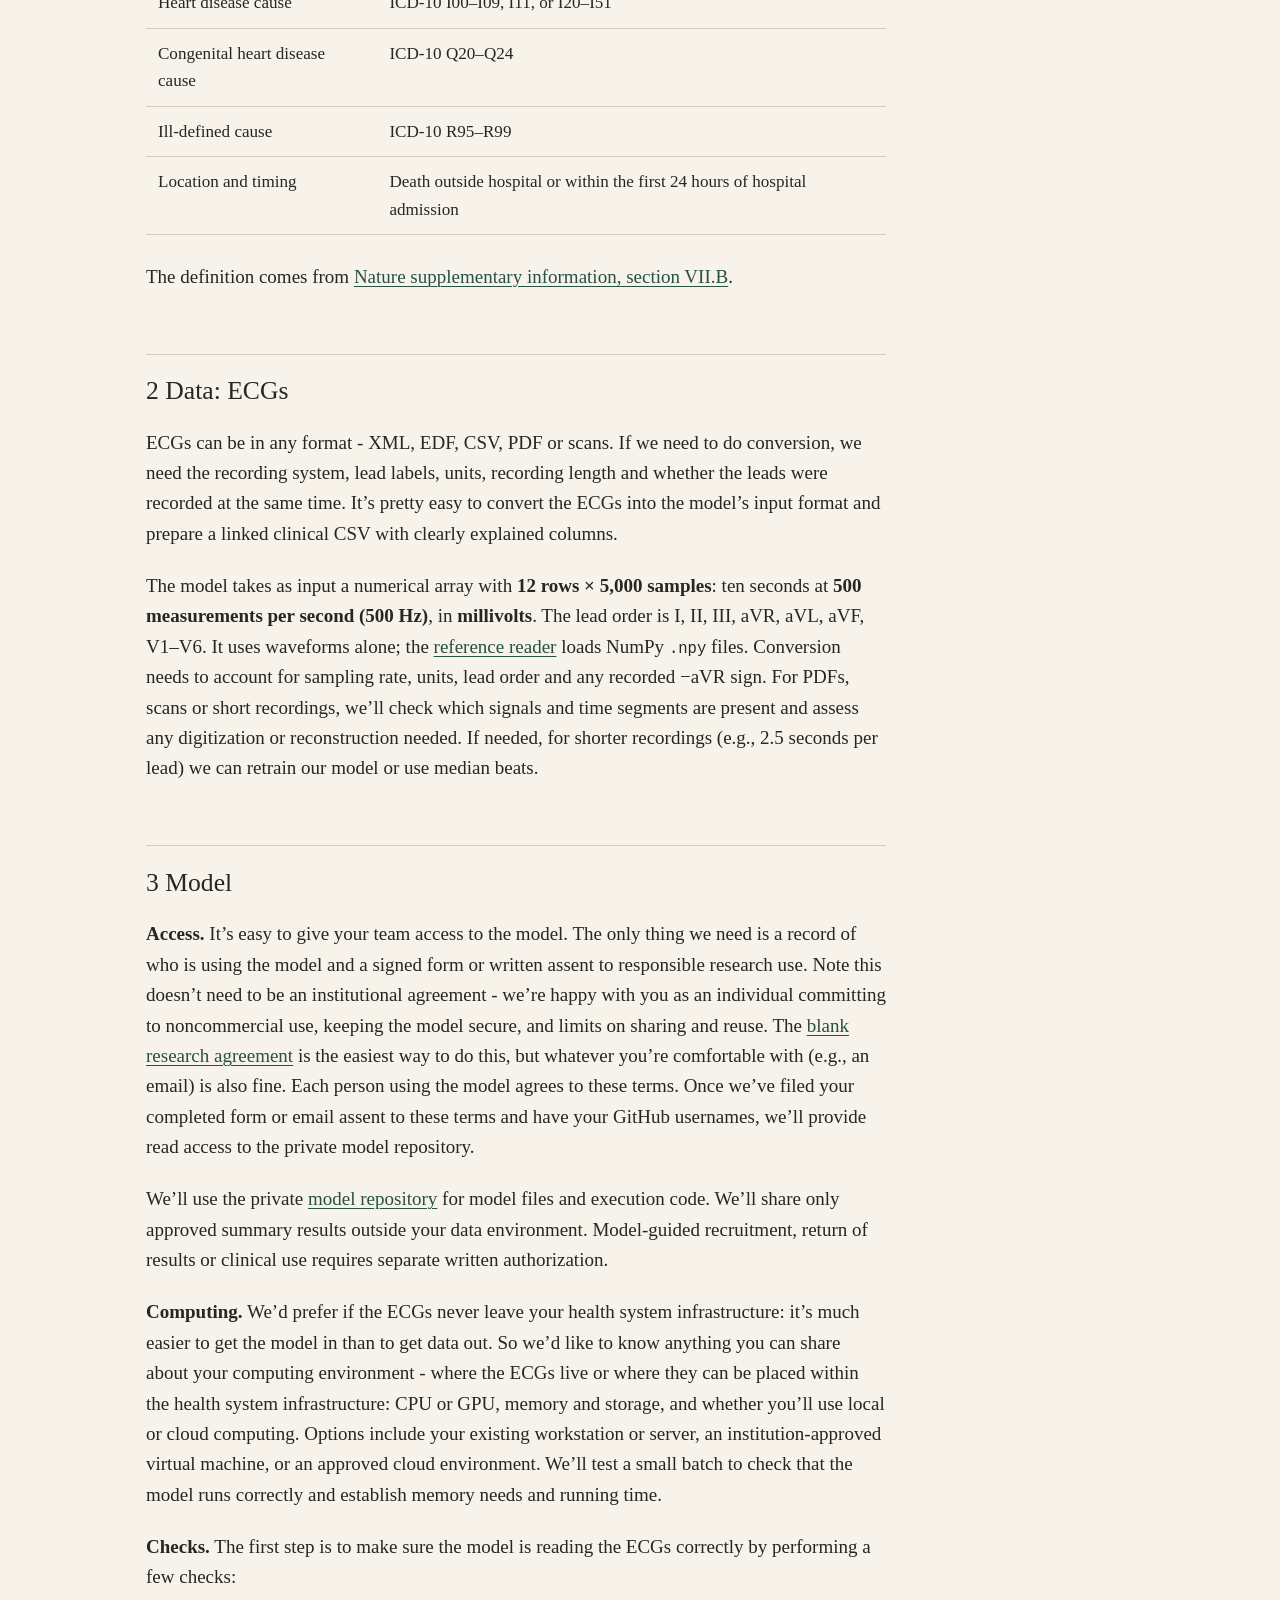
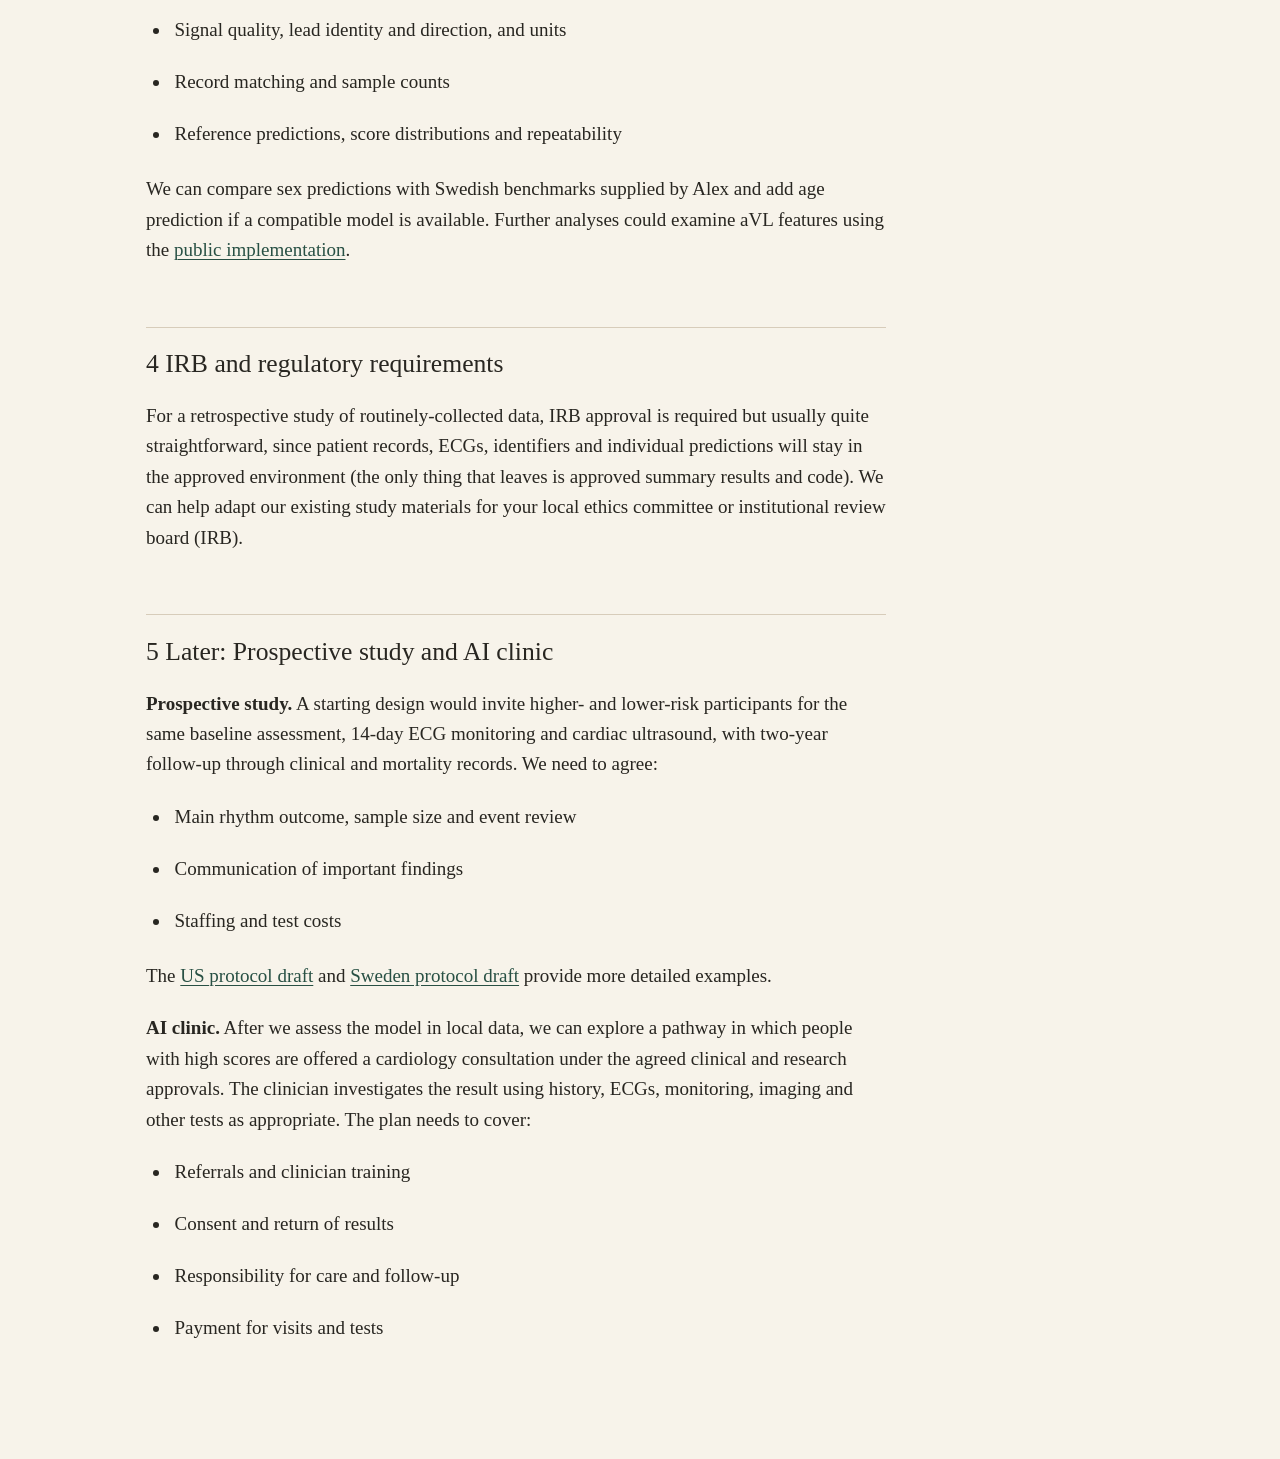
==== commit f35d6a03: "Use prediction and prevention page with combined team agreement" ====
--- a/index.html
+++ b/index.html
@@ -3,21 +3,21 @@
 <head>
 <meta charset="utf-8">
 <meta name="viewport" content="width=device-width, initial-scale=1">
-<title>Sudden cardiac death</title>
+<title>Sudden cardiac death prediction and prevention</title>
 <meta name="description" content="Collaboration process, data requirements, and model access for sudden cardiac death research.">
-<link rel="canonical" href="https://eccentric-health.github.io/scd-replication/">
+<link rel="canonical" href="https://eccentric-health.github.io/re-ecg-scd/">
 <link rel="stylesheet" href="styles.css">
 </head>
 <body>
 <a class="skip" href="#protocol">Skip to protocol</a>
 <div class="shell">
 <header>
-<a class="project" href="./">Sudden cardiac death</a>
-<nav aria-label="Project links"><a href="files/SCD_Model_Research_Access_and_Use_Agreement_v1.4.docx">Access form</a><a href="https://github.com/zobermeyer/re-ecg-scd">Collaboration repo</a><a href="mailto:ziad@eccentric.health?subject=SCD%20model%20access">Contact</a></nav>
+<a class="project" href="./">Sudden cardiac death prediction and prevention</a>
+<nav aria-label="Project links"><a href="files/SCD_Model_Research_Access_and_Use_Agreement_v1.5.docx">Access form</a><a href="https://github.com/eccentric-health/scd-models">Model repository</a><a href="mailto:ziad@eccentric.health?subject=SCD%20model%20access">Contact</a></nav>
 </header>
 <main id="protocol">
 <p>We want to learn whether our electrocardiogram (ECG) model identifies people at higher risk of sudden cardiac death (SCD) in new populations, how it predicts other outcomes related to SCD, and what these predictions can teach us about the underlying anatomy and physiology of SCD.</p>
-<p>This page covers data preparation, model access, computing needs, ethics approvals, and possible prospective studies. To request model access, <a href="mailto:ziad@eccentric.health?subject=SCD%20model%20access">send us</a> the <a href="files/SCD_Model_Research_Access_and_Use_Agreement_v1.4.docx">access form</a> (you can also just send us an email with those terms if you prefer), along with your GitHub username. We use the <a href="https://github.com/zobermeyer/re-ecg-scd">collaboration repo</a> for shared code and approved summary results.</p>
+<p>This page covers data preparation, model access, computing needs, ethics approvals, and possible prospective studies. To request model access, <a href="mailto:ziad@eccentric.health?subject=SCD%20model%20access">send us</a> the <a href="files/SCD_Model_Research_Access_and_Use_Agreement_v1.5.docx">access form</a> (you can also just send us an email with those terms if you prefer), along with your GitHub username. The <a href="https://github.com/eccentric-health/scd-models">model repository</a> is private. We grant read access after reviewing your agreement and GitHub username.</p>
 <h2>1 Data: sample and outcomes</h2>
 <p><strong>Sample.</strong> It would be nice to get an approximate sense of the sample you have available:</p>
 <ul>
@@ -66,8 +66,8 @@
 <p>ECGs can be in any format - XML, EDF, CSV, PDF or scans. If we need to do conversion, we need the recording system, lead labels, units, recording length and whether the leads were recorded at the same time. It’s pretty easy to convert the ECGs into the model’s input format and prepare a linked clinical CSV with clearly explained columns.</p>
 <p>The model takes as input a numerical array with <strong>12 rows × 5,000 samples</strong>: ten seconds at <strong>500 measurements per second (500 Hz)</strong>, in <strong>millivolts</strong>. The lead order is I, II, III, aVR, aVL, aVF, V1–V6. It uses waveforms alone; the <a href="https://github.com/alexmschubert/ECG-SCD/blob/main/src/ekg_scd/datasets.py">reference reader</a> loads NumPy <code>.npy</code> files. Conversion needs to account for sampling rate, units, lead order and any recorded −aVR sign. For PDFs, scans or short recordings, we’ll check which signals and time segments are present and assess any digitization or reconstruction needed. If needed, for shorter recordings (e.g., 2.5 seconds per lead) we can retrain our model or use median beats.&#x20;</p>
 <h2>3 Model</h2>
-<p><strong>Access.</strong> It’s easy to give your team access to the model. The only thing we need is a record of who is using the model and a signed form or written assent to responsible research use. Note this doesn’t need to be an institutional agreement - we’re happy with you as an individual committing to noncommercial use, keeping the model secure, and limits on sharing and reuse. The <a href="files/SCD_Model_Research_Access_and_Use_Agreement_v1.4.docx">blank research agreement</a> is the easiest way to do this, but whatever you’re comfortable with (e.g., an email) is also fine. Each person using the model agrees to these terms. Once we’ve filed your completed form or email assent to these terms and have your GitHub usernames, we’ll provide full model access through a private Git repository.</p>
-<p>We’ll use <a href="https://github.com/zobermeyer/re-ecg-scd">re-ecg-scd</a> for shared code and approved summary results. Model-guided recruitment, return of results or clinical use requires separate written authorization.</p>
+<p><strong>Access.</strong> It’s easy to give your team access to the model. The only thing we need is a record of who is using the model and a signed form or written assent to responsible research use. Note this doesn’t need to be an institutional agreement - we’re happy with you as an individual committing to noncommercial use, keeping the model secure, and limits on sharing and reuse. The <a href="files/SCD_Model_Research_Access_and_Use_Agreement_v1.5.docx">blank research agreement</a> is the easiest way to do this, but whatever you’re comfortable with (e.g., an email) is also fine. Each person using the model agrees to these terms. Once we’ve filed your completed form or email assent to these terms and have your GitHub usernames, we’ll provide read access to the private model repository.</p>
+<p>We’ll use the private <a href="https://github.com/eccentric-health/scd-models">model repository</a> for model files and execution code. We’ll share only approved summary results outside your data environment. Model-guided recruitment, return of results or clinical use requires separate written authorization.</p>
 <p><strong>Computing.</strong> We’d prefer if the ECGs never leave your health system infrastructure: it’s much easier to get the model in than to get data out. So we’d like to know anything you can share about your computing environment - where the ECGs live or where they can be placed within the health system infrastructure: CPU or GPU, memory and storage, and whether you’ll use local or cloud computing. Options include your existing workstation or server, an institution-approved virtual machine, or an approved cloud environment. We’ll test a small batch to check that the model runs correctly and establish memory needs and running time.</p>
 <p><strong>Checks.</strong> The first step is to make sure the model is reading the ECGs correctly by performing a few checks:</p>
 <ul>
@@ -92,7 +92,7 @@
 </li>
 </ul>
 <p>The <a href="https://docs.google.com/document/d/1ZXXfyvIsWazKcvVFrwcbi3JxXN-NvpyChcIMkyNJTAM/edit?usp=drivesdk">US protocol draft</a> and <a href="https://docs.google.com/document/d/1M_iwCxzAgqjB4-tpM0ZNYvhIjKniBFiUUQ4a5cKRgu8/edit?usp=drivesdk">Sweden protocol draft</a> provide more detailed examples.</p>
-<p><strong>AI clinic.</strong> After local validation, we can explore a pathway in which people with high scores are offered a cardiology consultation under the agreed clinical and research approvals. The clinician investigates the result using history, ECGs, monitoring, imaging and other tests as appropriate. The plan needs to cover:</p>
+<p><strong>AI clinic.</strong> After we assess the model in local data, we can explore a pathway in which people with high scores are offered a cardiology consultation under the agreed clinical and research approvals. The clinician investigates the result using history, ECGs, monitoring, imaging and other tests as appropriate. The plan needs to cover:</p>
 <ul>
 <li><p>Referrals and clinician training</p>
 </li>
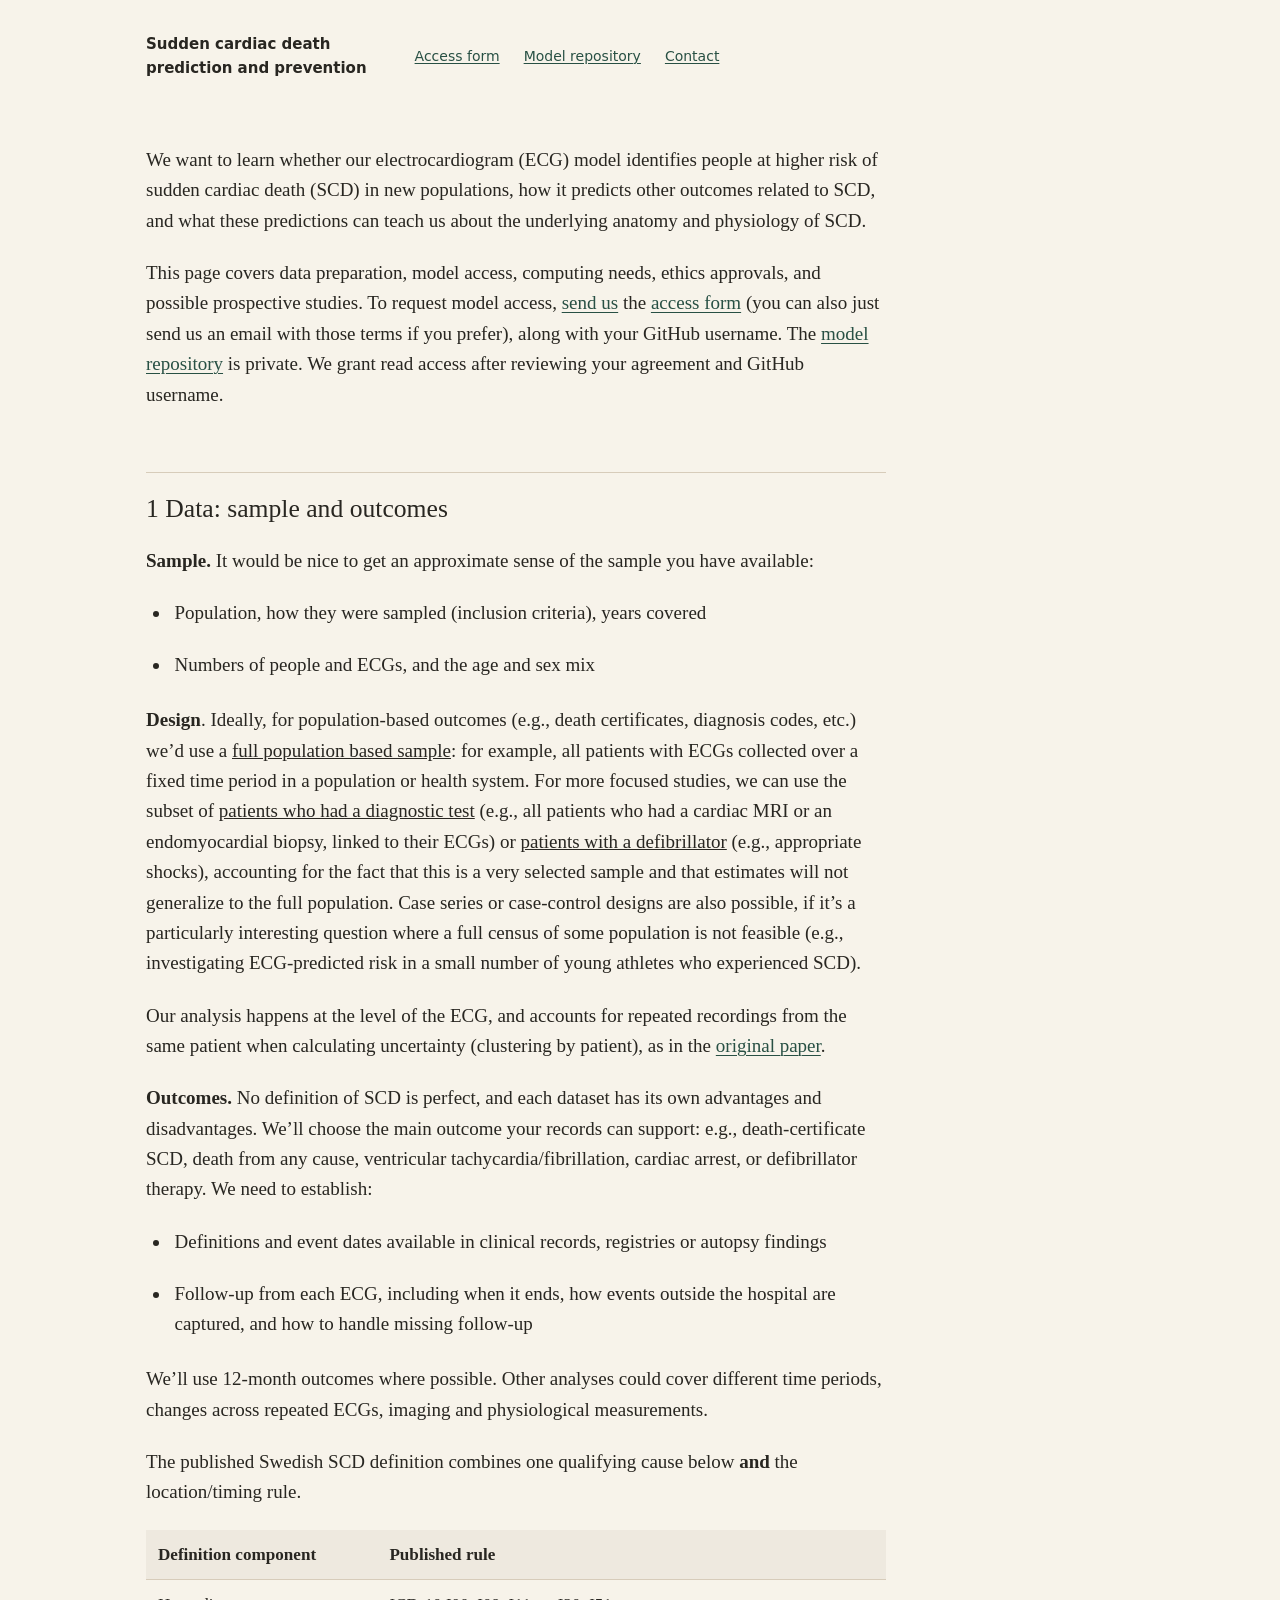
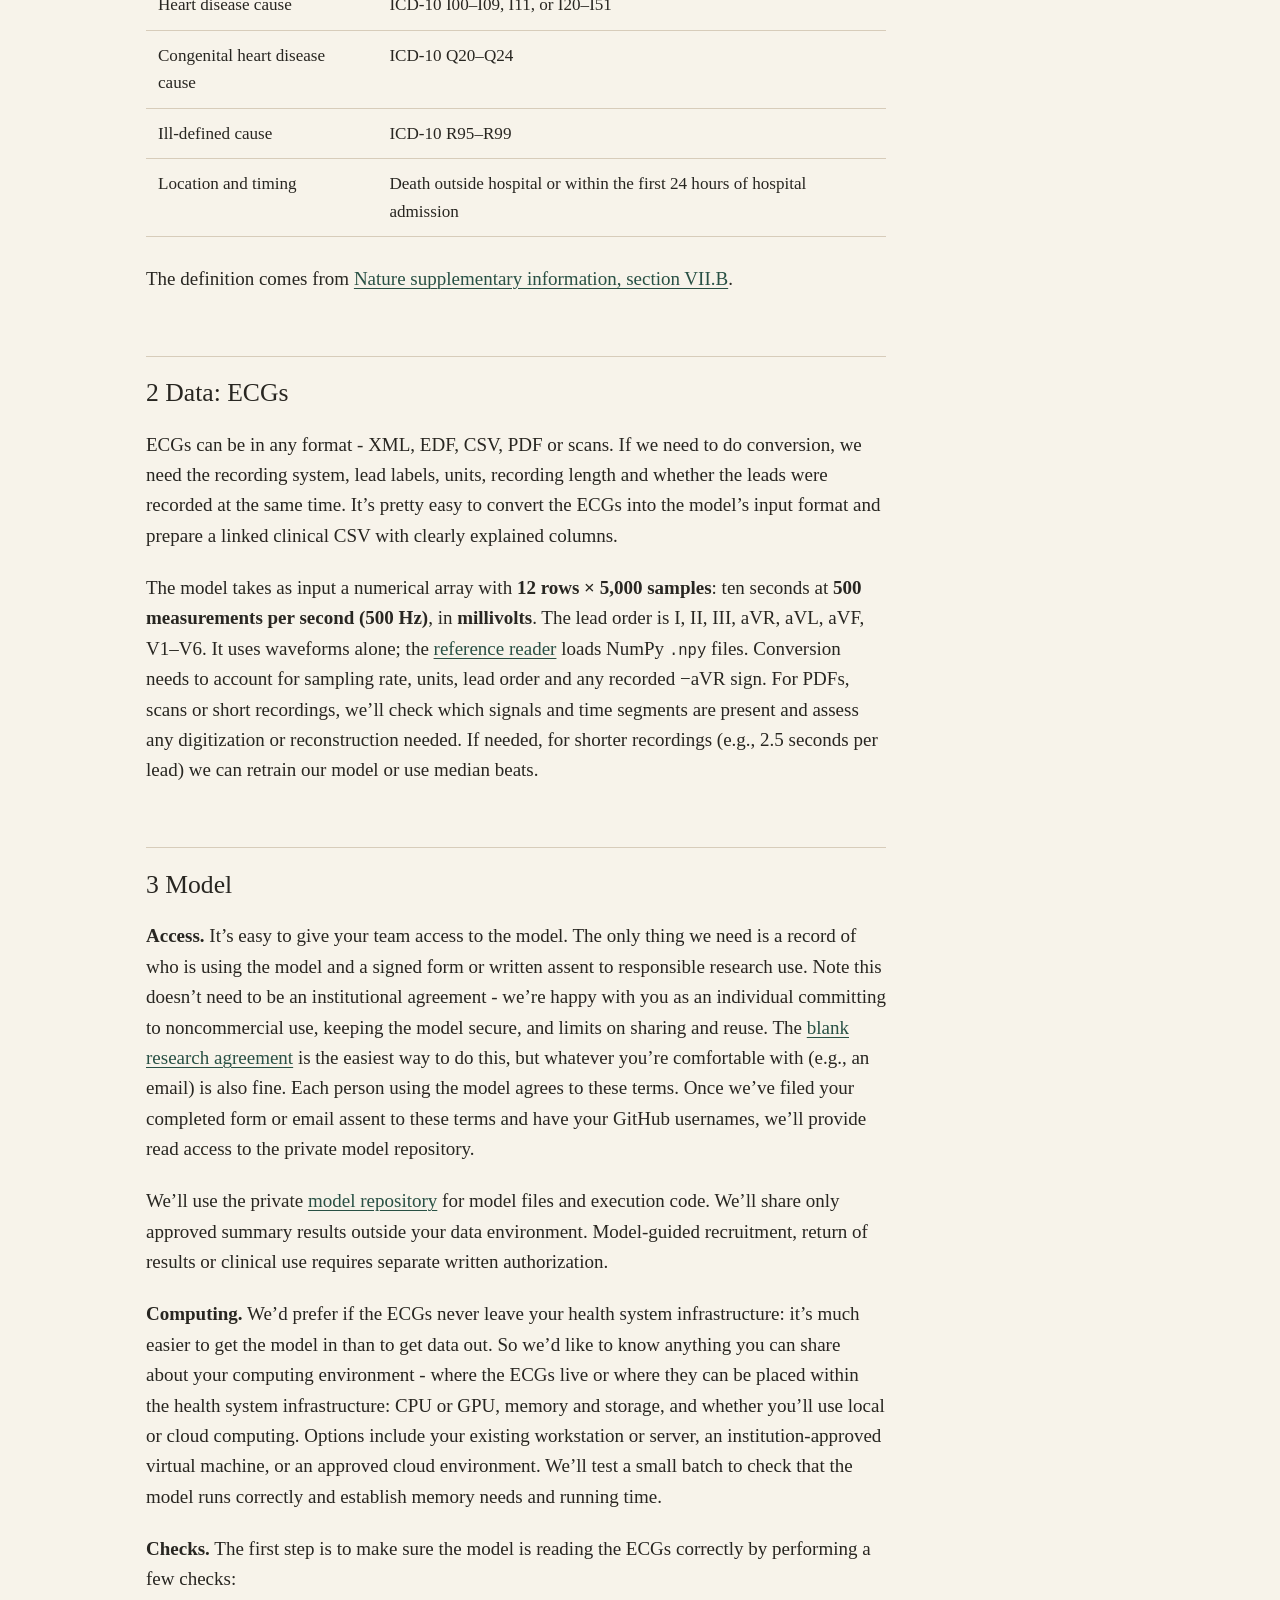
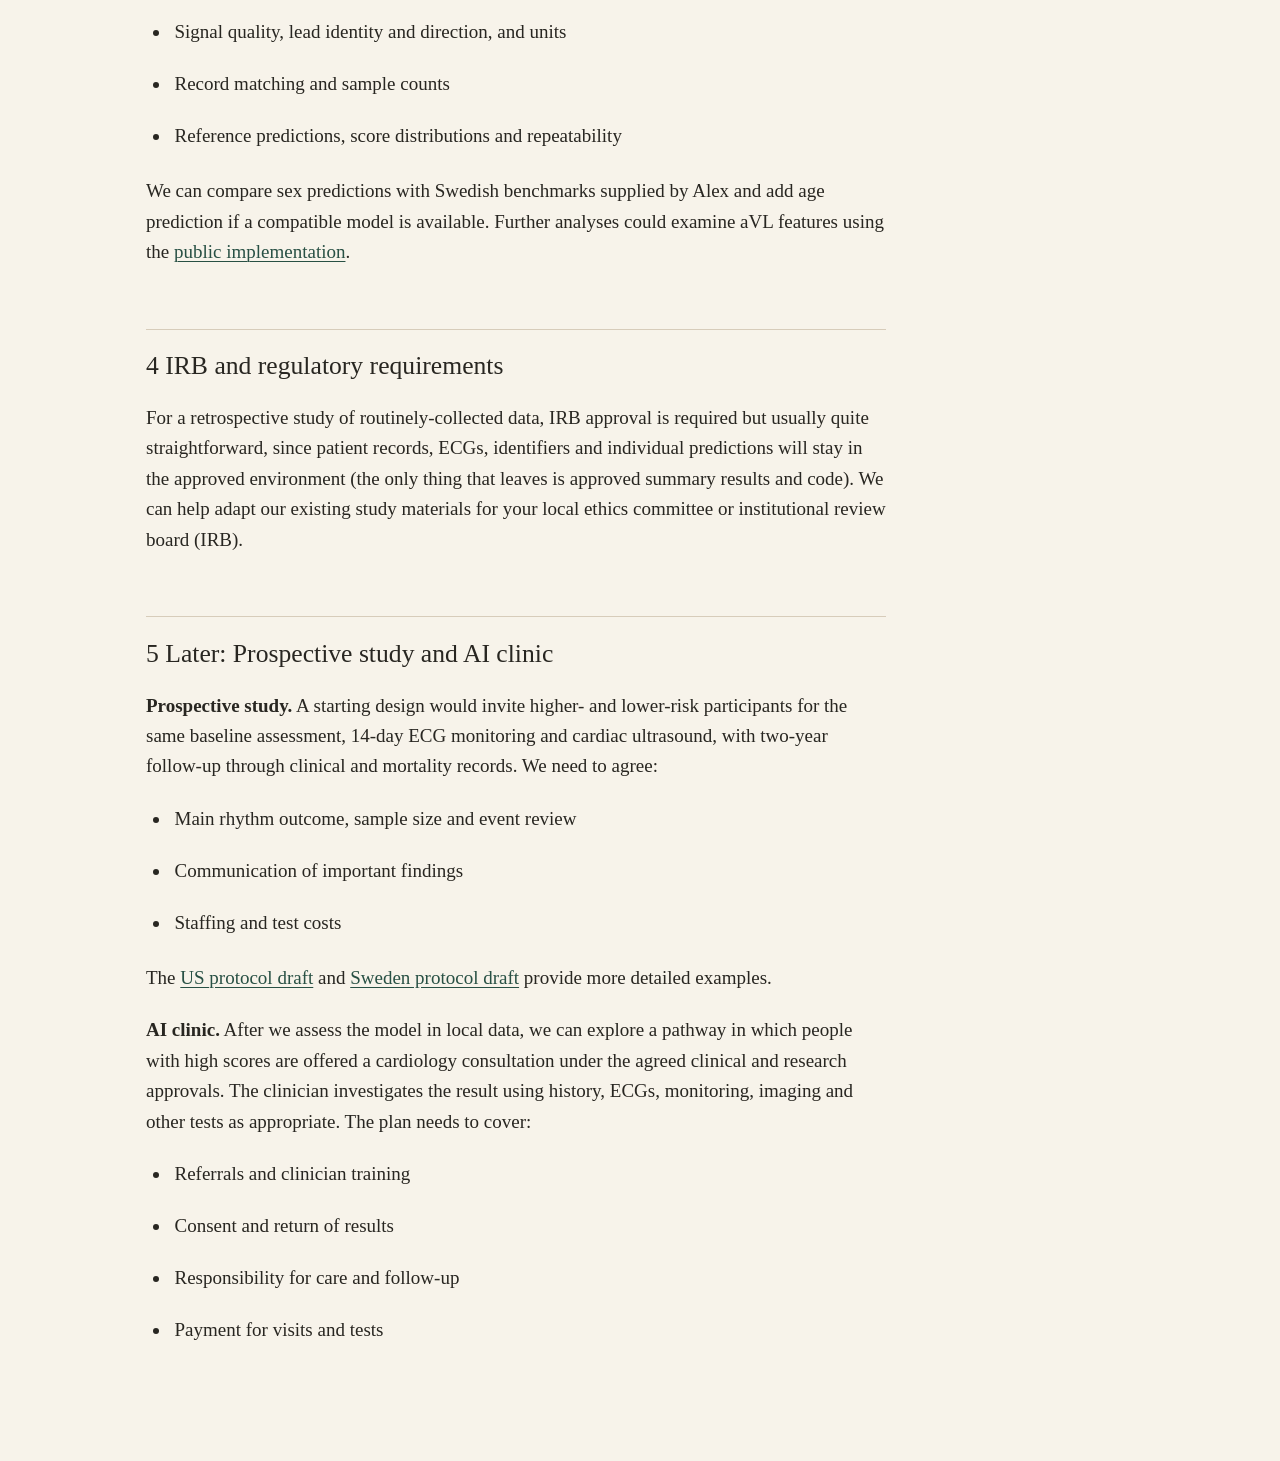
==== commit f735dd5c: "Simplify the research page header" ====
--- a/index.html
+++ b/index.html
@@ -12,7 +12,7 @@
 <a class="skip" href="#protocol">Skip to protocol</a>
 <div class="shell">
 <header>
-<a class="project" href="./">Sudden cardiac death prediction and prevention</a>
+<a class="project" href="./">Sudden cardiac death <span>prediction and prevention</span></a>
 <nav aria-label="Project links"><a href="files/SCD_Model_Research_Access_and_Use_Agreement_v1.5.docx">Access form</a><a href="https://github.com/eccentric-health/scd-models">Model repository</a><a href="mailto:ziad@eccentric.health?subject=SCD%20model%20access">Contact</a></nav>
 </header>
 <main id="protocol">
--- a/styles.css
+++ b/styles.css
@@ -3,8 +3,9 @@
 html { background: var(--paper); color: var(--ink); font: 19px/1.6 Georgia, serif; }
 body { margin: 0; }
 .shell { max-width: 1060px; margin: auto; padding: 32px 36px 90px; }
-header { display: flex; align-items: baseline; justify-content: space-between; gap: 28px; border-top: 2px solid var(--accent); padding-top: 20px; margin-bottom: 65px; font-family: system-ui, sans-serif; font-size: 14px; }
-.project { color: var(--ink); text-decoration: none; font-size: 15px; font-weight: 600; letter-spacing: .08em; text-transform: uppercase; }
+header { display: flex; align-items: center; gap: 48px; max-width: 740px; margin-bottom: 65px; font-family: system-ui, sans-serif; font-size: 14px; }
+.project { color: var(--ink); text-decoration: none; font-size: 15px; font-weight: 600; }
+.project span { display: block; }
 nav { display: flex; gap: 24px; flex-wrap: wrap; }
 main { max-width: 740px; }
 a { color: var(--accent); text-underline-offset: .17em; text-decoration-thickness: 1px; overflow-wrap: anywhere; }
